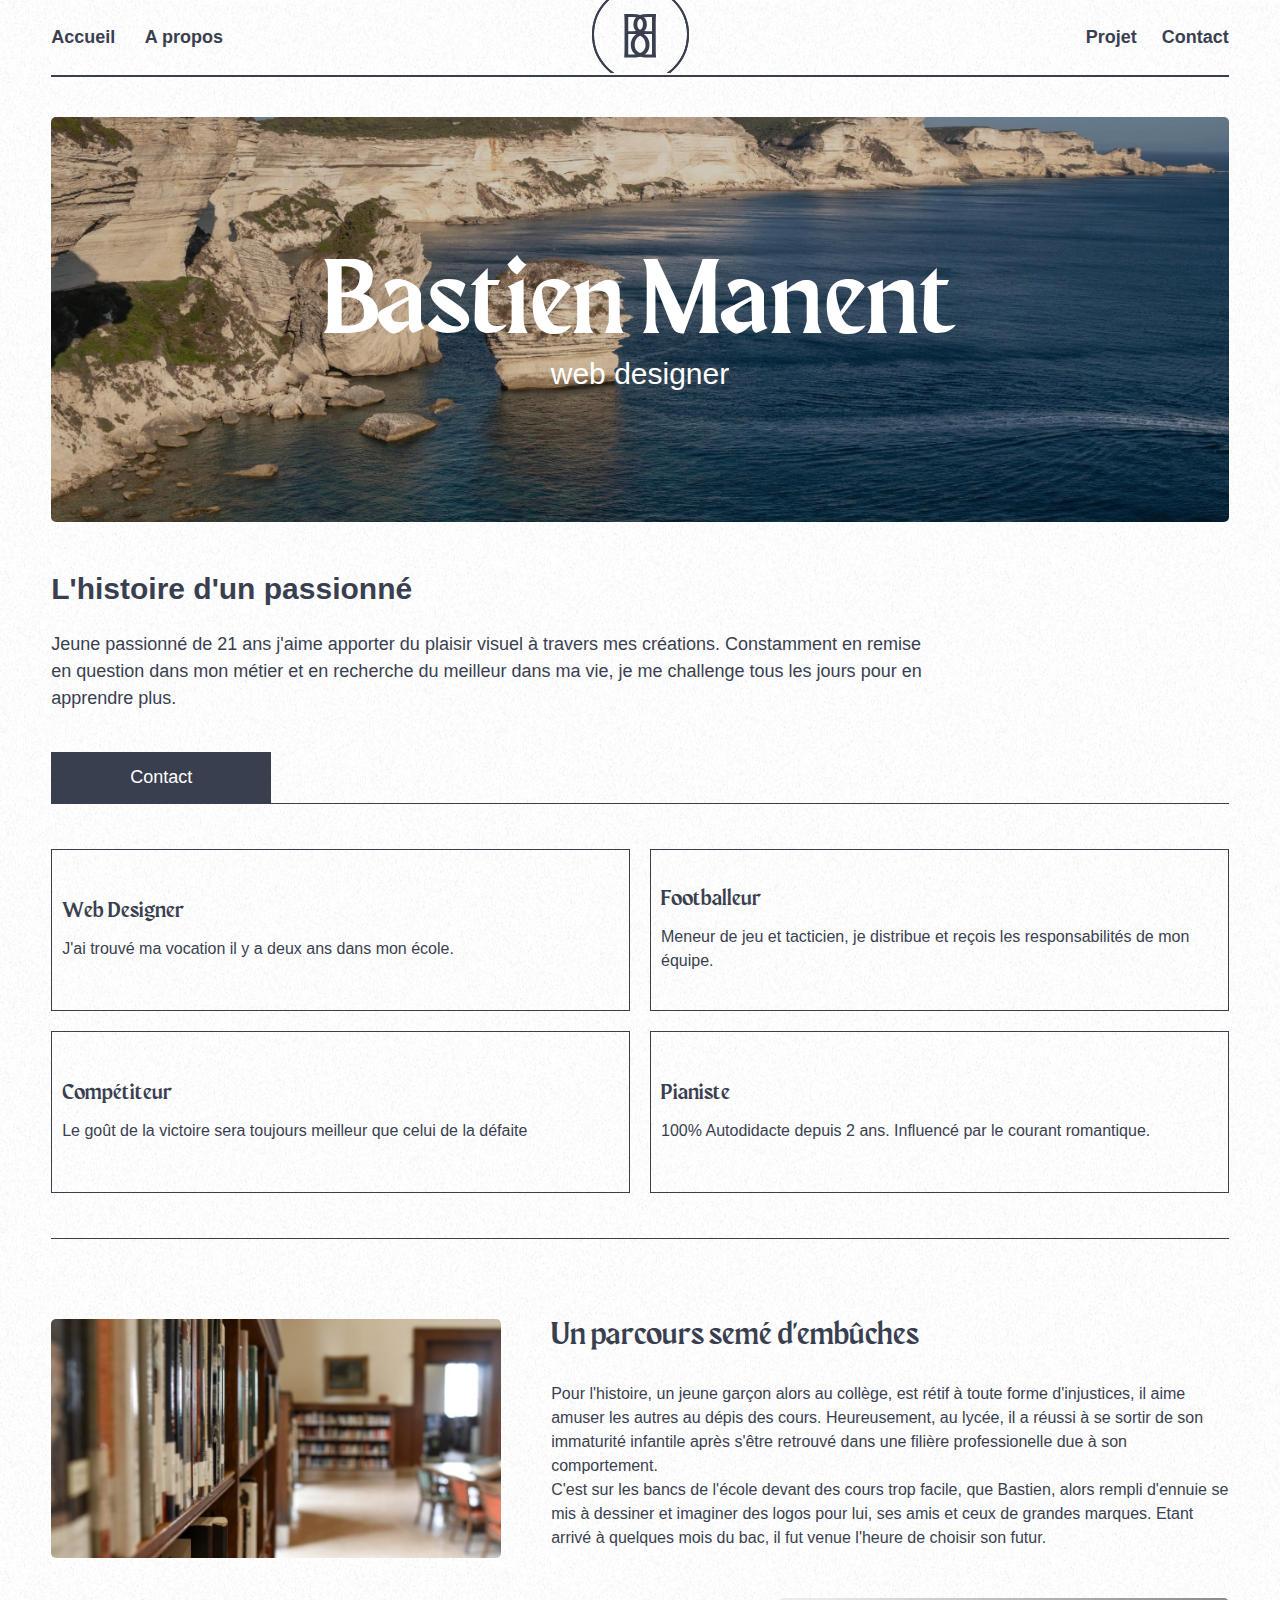
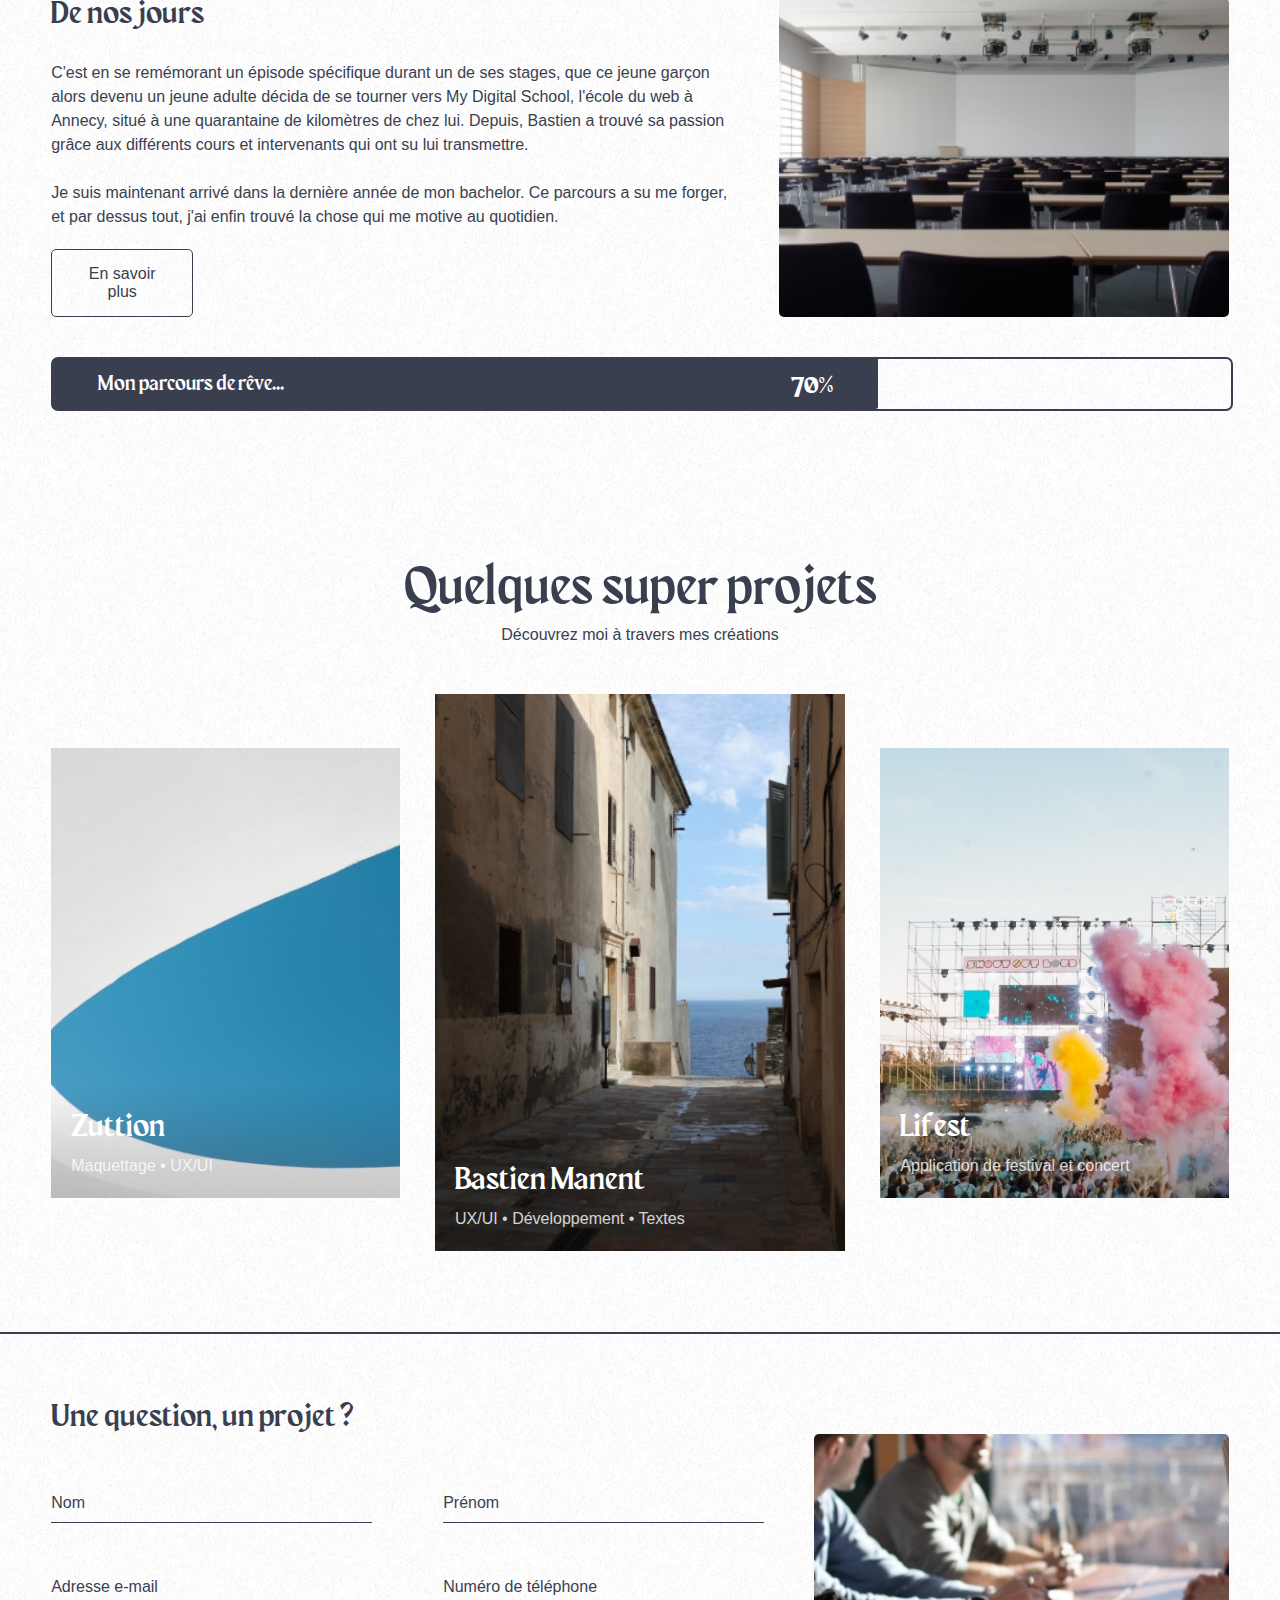
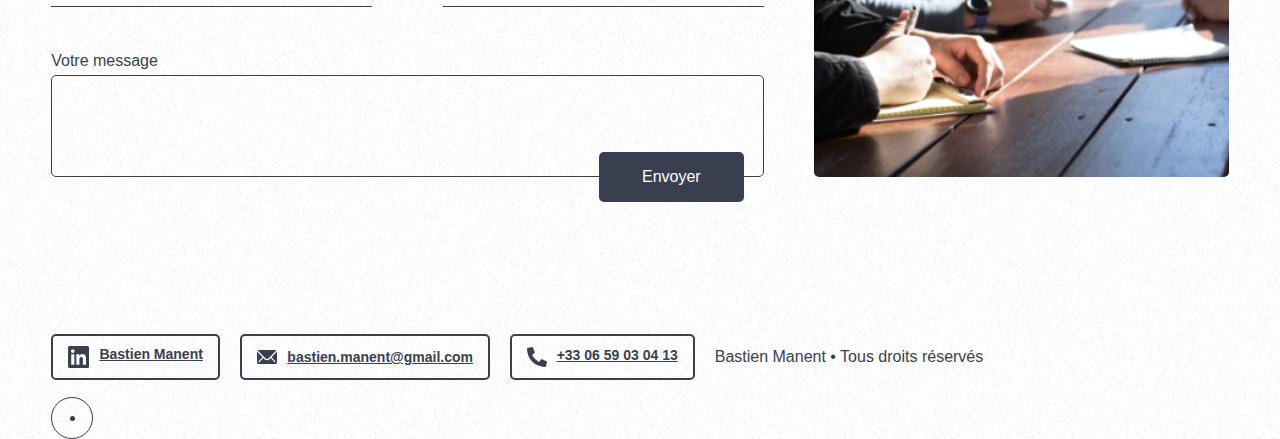
==== index.html @ 4721bf65 "Add files via upload" ====
<!DOCTYPE html>
<html lang="en">

<head>
    <meta charset="UTF-8">
    <meta http-equiv="X-UA-Compatible" content="IE=edge">
    <meta name="viewport" content="width=device-width, initial-scale=1.0">
    <title>Bastien Manent</title>
    <link rel='stylesheet' href='https://www.cnap.fr/sites/faune/styles/faune-fontes.css'>
    <link rel="stylesheet" href="./reset.css">
    <link rel="stylesheet" href="./main.css">
    <link rel="stylesheet" href="./responsive.css">
    <link rel="icon" type="image/png" href="./images/favicon.png" />
</head>

<body>
    <nav id="nav">
        <div class="links-pages">
            <ul>
                <li>
                    <a class="dn" href="./index.html">Accueil</a>
                    <a href="./about.html">A propos</a>
                </li>
            </ul>
        </div>
        <a href="/index.html" class="center"><img src="./images/logo.svg" alt=""></a>
        <div class="contact">
            <a href="./projet.html">Projet</a>
            <a class="no-margin" href="#contact">Contact</a>
        </div>
    </nav>

    <main>
        <div class="title">
            <h1>Bastien Manent</h1>
            <h2>web designer</h2>
        </div>
        <div class="fold-container">
            <a href="#second-part" class="trace"></a>
            <div class="resume">
                <h2>L'histoire d'un passionné</h2>
                <p>Jeune passionné de 21 ans j'aime apporter du plaisir visuel à travers mes créations.
                    Constamment en remise en question dans mon métier et en recherche du meilleur
                    dans ma vie, je me challenge tous les jours pour en apprendre plus.</p>
                <a href="#contact">Contact</a>
            </div>
            <div class="skill-container">
                <div class="skill">
                    <h3>Web Designer</h3>
                    <p>J'ai trouvé ma vocation il y a deux ans dans mon école.</p>
                </div>
                <div class="skill">
                    <h3>Footballeur</h3>
                    <p>Meneur de jeu et tacticien, je distribue et
                        reçois les responsabilités de mon équipe.</p>
                </div>
                <div class="skill">
                    <h3>Compétiteur</h3>
                    <p>Le goût de la victoire sera toujours
                        meilleur que celui de la défaite</p>
                </div>
                <div class="skill">
                    <h3>Pianiste</h3>
                    <p>100% Autodidacte depuis 2 ans.
                        Influencé par le courant romantique.</p>
                </div>
            </div>
        </div>
    </main>

    <section id="second-part">
        <div class="article-container">
            <div class="article">
                <img src="./images/school.jpg" alt="">
                <div class="text">
                    <h3>Un parcours semé d'embûches </h3>
                    <p>Pour l'histoire, un jeune garçon alors au collège, est rétif à toute forme d'injustices,
                        il aime amuser les autres au dépis des cours. Heureusement, au lycée, il a réussi à se sortir de
                        son immaturité infantile
                        après s'être retrouvé dans une filière professionelle due à son comportement. <br>
                        C'est sur les bancs de l'école devant des cours trop facile, que Bastien, alors rempli d'ennuie
                        se mis à dessiner et imaginer des logos
                        pour lui, ses amis et ceux de grandes marques.
                        Etant arrivé à quelques mois du bac, il fut venue l'heure de choisir son futur.
                    </p>
                </div>
            </div>
            <div class="article margin">
                <div class="text">
                    <h3>De nos jours</h3>
                    <p>
                        C'est en se remémorant un épisode spécifique durant un de ses stages, que ce jeune garçon alors
                        devenu un jeune adulte décida
                        de se tourner vers My Digital School, l'école du web à Annecy, situé à une quarantaine de
                        kilomètres de chez lui.
                        Depuis, Bastien a trouvé sa passion grâce aux différents cours et intervenants qui ont su lui
                        transmettre. <br> <br>
                        Je suis maintenant arrivé dans la dernière année de mon bachelor. Ce parcours a su me forger, et
                        par dessus tout, j'ai enfin
                        trouvé la chose qui me motive au quotidien.
                    </p>
                    <a class="plus" href="./about.html">En savoir plus</a>
                </div>
                <img src="./images/my-digital-school.jpg" alt="">
            </div>
        </div>
        <div class="progress-bar">
            <div>
                <h6>70%</h6>
                <h4>Mon parcours de rêve...</h4>
            </div>
        </div>
    </section>

    <section id="third-part">
        <h2>Quelques super projets</h2>
        <h4>Découvrez moi à travers mes créations</h4>

        <a href="./projet.html" class="project-container">
            <div class="project first">
                <div class="text">
                    <h3>Zuttion</h3>
                    <p>Maquettage • UX/UI</p>
                </div>
            </div>
            <div class="project new">
                <div class="text">
                    <h3>Bastien Manent</h3>
                    <p>UX/UI • Développement • Textes </p>
                </div>
            </div>
            <div class="project third">
                <div class="text">
                    <h3>Lifest</h3>
                    <p>Application de festival et concert</p>
                </div>
            </div>
        </a>
    </section>

    <div class="trait"></div>

    <section id="contact">
        <h3>Une question, un projet ?</h3>
        <div class="form-container">
            <form method="GET" action="submit.php" target="_self">

                <div class="name">
                    <input type="text" id="fname" name="fname" placeholder="Nom" required>
                    <input type="text" id="lname" name="lname" placeholder="Prénom" required>
                </div>
                <div class="tel-mail">
                    <input type="email" id="email" name="email" placeholder="Adresse e-mail" required>
                    <input type="number" id="number" name="number" placeholder="Numéro de téléphone" required>
                </div>
                <div class="message">
                    <label for="message">Votre message</label>
                    <textarea name="message" required></textarea>
                </div>
                <button name="submit" type="submit" id="contact-submit" data-submit="En cours d'envoie">Envoyer</button>
            </form>
            <img src="./images/rendez-vous.jpg" alt="équipe qui travail">
        </div>
    </section>

    <footer>
        <div class="socials">
            <div class="linkedin social"><a target="_blank" href="https://www.linkedin.com/in/bastien-manent/"><img
                        src="./images/linkedin.svg" alt="">Bastien Manent</a></div>
            <div class="mail social"><a href="mailto:bastien.manent@gmail.com"> <img src="./images/mail.svg"
                        alt="">bastien.manent@gmail.com</a></div>
            <div class="tel social"><a href="tel:+33659030413"><img src="./images/tel.svg" alt="">+33 06 59 03 04 13</a>
            </div>
            <h5>Bastien Manent • Tous droits réservés</h5>
        </div>
        <a href="#nav" class="trace"></a>
    </footer>



    <div class="cursor">
        <div class="dot"></div>
    </div>

    <script>
        const cursor = document.querySelector('.cursor');

        document.addEventListener('mousemove', e => {
            cursor.setAttribute("style", "top: " + (e.pageY - 20) + "px; left: " + (e.pageX - 20) + "px;");
        });

        let show = document.querySelectorAll('a, button, input');

        show.forEach(link => {
            link.addEventListener("mouseleave", () => {

                cursor.classList.remove("link-grow");
            });
            link.addEventListener("mouseover", () => {
                cursor.classList.add("link-grow");
            });
        });
    </script>

</body>

</html>
---- main.css ----
@charset "UTF-8";
@font-face {
  font-family: "Maragsa";
  src: url("/font/Maragsâ.otf");
}

::-moz-selection {
  color: #133552;
  background: #5abce977;
}

::selection {
  color: #133552;
  background: #5abce977;
}

html {
  scroll-behavior: smooth;
}

html::-webkit-scrollbar {
  width: 10px;
}

html::-webkit-scrollbar-thumb {
  background: #1335523a;
}

html::-webkit-scrollbar-track {
  background: rgba(255, 255, 255, 0);
}

.button {
  -webkit-transition: color .1s linear, background .15s linear, -webkit-transform .1s linear;
  transition: color .1s linear, background .15s linear, -webkit-transform .1s linear;
  transition: transform .1s linear, color .1s linear, background .15s linear;
  transition: transform .1s linear, color .1s linear, background .15s linear, -webkit-transform .1s linear;
}

.cursor {
  width: 40px;
  height: 40px;
  border: #3A3F50 1px solid;
  border-radius: 50%;
  position: absolute;
  pointer-events: none;
  -webkit-transition: all 0.3s ease-in-out;
  transition: all 0.3s ease-in-out;
  -webkit-transition-property: background, -webkit-transform;
  transition-property: background, -webkit-transform;
  transition-property: background, transform;
  transition-property: background, transform, -webkit-transform;
  display: -webkit-box;
  display: -ms-flexbox;
  display: flex;
  -webkit-box-align: center;
      -ms-flex-align: center;
          align-items: center;
  -webkit-box-pack: center;
      -ms-flex-pack: center;
          justify-content: center;
}

.cursor .dot {
  height: 5px;
  width: 5px;
  background-color: #3A3F50;
  border-radius: 100%;
}

.center {
  margin: 0 !important;
}

.no-margin {
  margin: 0 !important;
}

.link-grow {
  -webkit-transform: scale(1.5);
          transform: scale(1.5);
  background: rgba(255, 255, 255, 0.25);
}

body {
  margin: 0;
  padding: 0;
  background-image: url("./images/background.png");
  padding: 0 10%;
  font-family: 'Faune', sans-serif;
  color: #3A3F50;
  overflow-x: hidden;
}

p {
  line-height: 150%;
}

nav {
  height: 75px;
  display: -webkit-box;
  display: -ms-flexbox;
  display: flex;
  -webkit-box-pack: justify;
      -ms-flex-pack: justify;
          justify-content: space-between;
  -webkit-box-align: center;
      -ms-flex-align: center;
          align-items: center;
  border-bottom: 2px solid #3A3F50;
}

nav a {
  font-size: 18px;
  font-weight: bold;
  margin-right: 25px;
}

nav ul li {
  display: inline;
}

nav img {
  height: 75px;
}

nav div {
  width: 250px;
}

nav .contact {
  display: -webkit-box;
  display: -ms-flexbox;
  display: flex;
  -webkit-box-pack: end;
      -ms-flex-pack: end;
          justify-content: flex-end;
}

main {
  margin-top: 80px;
  border-bottom: 2px solid #3A3F50;
}

main .title {
  height: 45vh;
  display: -webkit-box;
  display: -ms-flexbox;
  display: flex;
  -webkit-box-align: center;
      -ms-flex-align: center;
          align-items: center;
  -webkit-box-pack: center;
      -ms-flex-pack: center;
          justify-content: center;
  -webkit-box-orient: vertical;
  -webkit-box-direction: normal;
      -ms-flex-direction: column;
          flex-direction: column;
  text-align: center;
  color: white;
  background-image: url("./images/bonifacio.png");
  border-radius: 5px;
  background-image: bor;
  background-size: cover;
  background-position: center;
  margin-bottom: 50px;
}

main .title h1 {
  font-family: 'Maragsa';
  font-size: 100px;
}

main .title h2 {
  font-size: 30px;
}

main .fold-container {
  width: 100%;
  display: -webkit-box;
  display: -ms-flexbox;
  display: flex;
}

main .fold-container .trace {
  height: 400px;
  width: -webkit-max-content;
  width: -moz-max-content;
  width: max-content;
  border-left: solid 1px #3A3F50;
  border-right: solid 1px #3A3F50;
  position: relative;
  left: 50%;
}

main .fold-container .trace::before {
  content: "";
  background: url("/images/scroll-arrow.svg") no-repeat;
  width: 30px;
  height: 30px;
  position: absolute;
  left: calc(50% - 15px);
}

main .fold-container .resume {
  width: 50%;
  max-height: 280px;
  display: -webkit-box;
  display: -ms-flexbox;
  display: flex;
  -webkit-box-orient: vertical;
  -webkit-box-direction: normal;
      -ms-flex-direction: column;
          flex-direction: column;
  -webkit-box-pack: justify;
      -ms-flex-pack: justify;
          justify-content: space-between;
}

main .fold-container .resume h2 {
  font-weight: bold;
  font-size: 30px;
  margin-bottom: 25px;
}

main .fold-container .resume p {
  padding-right: 100px;
}

main .fold-container .resume a {
  font-size: 18px;
  color: #ffff;
  background-color: #3A3F50;
  padding: 15px 60px;
  display: inline-block;
  text-align: center;
  width: 100px;
}

main .skill-container {
  width: 50%;
  display: -ms-grid;
  display: grid;
  -ms-grid-columns: (1fr)[2];
      grid-template-columns: repeat(2, 1fr);
  -ms-grid-rows: (1fr)[2];
      grid-template-rows: repeat(2, 1fr);
  height: 50%;
  gap: 20px;
  padding-left: 15%;
}

main .skill-container h3 {
  font-size: 21px;
  font-family: 'Maragsa';
  margin-bottom: 20px;
}

main .skill-container .skill {
  border: solid 1.5px #3A3F50;
  padding: 20px 15px;
  display: -webkit-box;
  display: -ms-flexbox;
  display: flex;
  -webkit-box-orient: vertical;
  -webkit-box-direction: normal;
      -ms-flex-direction: column;
          flex-direction: column;
}

#second-part {
  margin-top: 80px;
  margin-bottom: 80px;
  border-bottom: 2px solid #3A3F50;
  display: -webkit-box;
  display: -ms-flexbox;
  display: flex;
  -webkit-box-pack: justify;
      -ms-flex-pack: justify;
          justify-content: space-between;
}

#second-part .article-container {
  display: -webkit-box;
  display: -ms-flexbox;
  display: flex;
  -webkit-box-orient: vertical;
  -webkit-box-direction: normal;
      -ms-flex-direction: column;
          flex-direction: column;
  margin: 0;
  padding: 0;
}

#second-part .article {
  display: -webkit-box;
  display: -ms-flexbox;
  display: flex;
  width: 80%;
  margin: 0;
  padding: 0;
}

#second-part .article .text {
  display: -webkit-box;
  display: -ms-flexbox;
  display: flex;
  -webkit-box-orient: vertical;
  -webkit-box-direction: normal;
      -ms-flex-direction: column;
          flex-direction: column;
}

#second-part .article .plus {
  font-size: 16px;
  color: #3A3F50;
  border: #3A3F50 solid 1px;
  border-radius: 5px;
  padding: 15px 20px;
  text-align: center;
  width: 100px;
  margin-top: 20px;
}

#second-part .article img {
  margin-right: 50px;
  -o-object-fit: cover;
     object-fit: cover;
  max-width: 500px;
  border-radius: 5px;
}

#second-part .article h3 {
  font-size: 30px;
  font-family: 'Maragsa';
  margin-bottom: 30px;
}

#second-part .margin {
  margin-top: 100px;
  margin-bottom: 80px;
}

#second-part .margin img {
  margin-right: 0;
  margin-left: 50px;
}

.progress-bar {
  width: 40px;
  border: 2px solid #3A3F50;
  display: -webkit-box;
  display: -ms-flexbox;
  display: flex;
  -webkit-box-align: end;
      -ms-flex-align: end;
          align-items: flex-end;
  margin-bottom: 80px;
  border-radius: 7px;
}

.progress-bar div {
  height: 70%;
  width: 40px;
  background-color: #3A3F50;
  display: inline-block;
  border-radius: 0 0 2.5px 2.5px;
  color: #ffffff;
  display: -webkit-box;
  display: -ms-flexbox;
  display: flex;
  -webkit-box-align: center;
      -ms-flex-align: center;
          align-items: center;
  -webkit-box-pack: justify;
      -ms-flex-pack: justify;
          justify-content: space-between;
  -webkit-box-orient: vertical;
  -webkit-box-direction: normal;
      -ms-flex-direction: column;
          flex-direction: column;
  padding: 25px 0;
}

.progress-bar div h4 {
  font-family: 'Maragsa';
  -webkit-writing-mode: vertical-rl;
      -ms-writing-mode: tb-rl;
          writing-mode: vertical-rl;
  font-size: 20px;
}

.progress-bar div h6 {
  font-family: 'Maragsa';
  -webkit-writing-mode: vertical-rl;
      -ms-writing-mode: tb-rl;
          writing-mode: vertical-rl;
  text-transform: uppercase;
  font-size: 30px;
}

#third-part {
  margin-top: 150px;
}

#third-part h2 {
  font-family: 'maragsa';
  text-align: center;
  font-size: 50px;
}

#third-part h4 {
  text-align: center;
  margin-top: 10px;
}

#third-part .project-container {
  display: -webkit-box;
  display: -ms-flexbox;
  display: flex;
  -webkit-box-align: center;
      -ms-flex-align: center;
          align-items: center;
  -webkit-box-pack: center;
      -ms-flex-pack: center;
          justify-content: center;
  gap: 70px;
  margin-bottom: 80px;
  margin-top: 50px;
}

#third-part .project-container .project {
  height: 650px;
  width: 425px;
  background-repeat: no-repeat;
  background-size: cover;
  display: -webkit-box;
  display: -ms-flexbox;
  display: flex;
  -webkit-box-orient: vertical;
  -webkit-box-direction: normal;
      -ms-flex-direction: column;
          flex-direction: column;
  -webkit-box-pack: end;
      -ms-flex-pack: end;
          justify-content: flex-end;
  color: #ffffff;
  gap: 70px;
}

#third-part .project-container .project .text {
  padding: 20px;
}

#third-part .project-container .project h3 {
  font-family: 'maragsa';
  font-size: 30px;
  margin-bottom: 10px;
}

#third-part .project-container .project p {
  opacity: .8;
}

#third-part .project-container .first {
  background-image: url("./images/zuttion.jpg");
}

#third-part .project-container .new {
  height: 725px;
  width: 500px;
  background-image: url("./images/bastien-manent.jpg");
}

#third-part .project-container .third {
  background-image: url("./images/lifest.jpg");
}

.trait {
  width: 1920px;
  overflow: hidden;
  position: absolute;
  left: 0;
  height: 1px;
  border-bottom: 2px solid #3A3F50;
}

#contact {
  margin-top: 150px;
}

#contact h3 {
  font-family: 'maragsa';
  font-size: 30px;
}

#contact .form-container {
  display: -webkit-box;
  display: -ms-flexbox;
  display: flex;
  -webkit-box-pack: justify;
      -ms-flex-pack: justify;
          justify-content: space-between;
  gap: 50px;
}

#contact .form-container form {
  width: 900px;
  display: -webkit-box;
  display: -ms-flexbox;
  display: flex;
  -webkit-box-orient: vertical;
  -webkit-box-direction: normal;
      -ms-flex-direction: column;
          flex-direction: column;
  gap: 45px;
  margin-top: 50px;
  position: relative;
}

#contact .form-container form ::-webkit-input-placeholder {
  color: #3A3F50;
  font-size: 16px;
  opacity: 1;
}

#contact .form-container form :-ms-input-placeholder {
  color: #3A3F50;
  font-size: 16px;
  opacity: 1;
}

#contact .form-container form ::-ms-input-placeholder {
  color: #3A3F50;
  font-size: 16px;
  opacity: 1;
}

#contact .form-container form ::placeholder {
  color: #3A3F50;
  font-size: 16px;
  opacity: 1;
}

#contact .form-container form input {
  border: none;
  border-bottom: 1px solid #3A3F50;
  padding: 10px 0;
  font-weight: 400;
  font-size: 16px;
  font-family: 'Faune', sans-serif;
  background-color: transparent;
  -webkit-box-sizing: border-box;
          box-sizing: border-box;
}

#contact .form-container form textarea {
  border: 1px solid #3A3F50;
  border-radius: 5px;
  padding: 0;
  resize: none;
  padding: 5px;
  height: 90px;
  background-color: transparent;
  font-family: 'Faune', sans-serif;
  font-size: 16px;
  color: #133552;
}

#contact .form-container form input:focus {
  border-bottom: 2px solid #133552;
  outline: none;
  -webkit-box-sizing: border-box;
          box-sizing: border-box;
}

#contact .form-container form textarea:focus {
  outline: none;
}

#contact .form-container form .name,
#contact .form-container form .tel-mail {
  width: 100%;
  display: -webkit-box;
  display: -ms-flexbox;
  display: flex;
  -webkit-box-pack: justify;
      -ms-flex-pack: justify;
          justify-content: space-between;
}

#contact .form-container form .name #fname,
#contact .form-container form .name #lname,
#contact .form-container form .name #email,
#contact .form-container form .name #number,
#contact .form-container form .tel-mail #fname,
#contact .form-container form .tel-mail #lname,
#contact .form-container form .tel-mail #email,
#contact .form-container form .tel-mail #number {
  width: 45%;
}

#contact .form-container form .message {
  display: -webkit-box;
  display: -ms-flexbox;
  display: flex;
  -webkit-box-orient: vertical;
  -webkit-box-direction: normal;
      -ms-flex-direction: column;
          flex-direction: column;
  gap: 5px;
}

#contact .form-container form button {
  position: absolute;
  bottom: -25px;
  right: 20px;
  border-radius: 5px;
  outline: none;
  border: none;
  background-color: #3A3F50;
  color: white;
  font-family: 'Faune', sans-serif;
  font-weight: 500;
  font-size: 16px;
  padding: 15px 30px;
  height: 50px;
  width: 145px;
}

#contact .form-container img {
  -o-object-fit: cover;
     object-fit: cover;
  border-radius: 5px;
}

footer {
  margin-top: 150px;
  height: 60px;
  display: -webkit-box;
  display: -ms-flexbox;
  display: flex;
  -webkit-box-pack: justify;
      -ms-flex-pack: justify;
          justify-content: space-between;
  -webkit-box-align: center;
      -ms-flex-align: center;
          align-items: center;
}

footer h5 {
  margin: 0;
  padding: 0;
}

footer .socials {
  display: -webkit-box;
  display: -ms-flexbox;
  display: flex;
  gap: 20px;
}

footer .socials h5 {
  display: -webkit-box;
  display: -ms-flexbox;
  display: flex;
  -webkit-box-align: center;
      -ms-flex-align: center;
          align-items: center;
}

footer .socials .social {
  border: 2px solid #3A3F50;
  border-radius: 5px;
  padding: 15px 20px;
  font-weight: 700;
  text-decoration: underline;
  display: -webkit-box;
  display: -ms-flexbox;
  display: flex;
  -webkit-box-align: center;
      -ms-flex-align: center;
          align-items: center;
  -webkit-box-pack: justify;
      -ms-flex-pack: justify;
          justify-content: space-between;
  line-height: normal;
}

footer .socials .social a {
  display: -webkit-box;
  display: -ms-flexbox;
  display: flex;
}

footer .socials .social a img {
  margin-right: 10px;
}

footer .trace {
  height: 150%;
  border-left: solid 1px #3A3F50;
  border-right: solid 1px #3A3F50;
  position: relative;
}

footer .trace::before {
  content: "";
  background: url("/images/scroll-arrow.svg") no-repeat;
  width: 30px;
  height: 30px;
  position: absolute;
  left: calc(50% - 15px);
  -webkit-transform: rotate(180deg);
          transform: rotate(180deg);
}
/*# sourceMappingURL=main.css.map */
---- responsive.css ----
@media only screen and (max-width: 1580px) {
  body {
    padding: 0 4%;
  }
  main .skill-container {
    width: 50%;
    display: -ms-grid;
    display: grid;
    -ms-grid-columns: (1fr)[2];
        grid-template-columns: repeat(2, 1fr);
    -ms-grid-rows: (1fr)[2];
        grid-template-rows: repeat(2, 1fr);
    height: 50%;
    gap: 20px;
  }
  main .skill-container h3 {
    margin-bottom: 15px;
  }
  main .skill-container .skill {
    padding: 10px;
    display: -webkit-box;
    display: -ms-flexbox;
    display: flex;
    -webkit-box-pack: center;
        -ms-flex-pack: center;
            justify-content: center;
  }
  .article {
    width: 85% !important;
  }
}

@media only screen and (max-width: 1280px) {
  .trace {
    display: none;
  }
  main {
    margin-top: 40px;
    border-bottom: 1px solid #3A3F50;
  }
  main .fold-container {
    width: 100%;
    display: -webkit-box;
    display: -ms-flexbox;
    display: flex;
    -webkit-box-orient: vertical;
    -webkit-box-direction: normal;
        -ms-flex-direction: column;
            flex-direction: column;
  }
  main .fold-container .resume {
    width: 100% !important;
    -webkit-box-pack: start;
        -ms-flex-pack: start;
            justify-content: flex-start;
    border-bottom: 1px solid #3A3F50;
  }
  main .fold-container .resume h2 {
    font-weight: bold;
    font-size: 30px;
    margin-bottom: 25px;
  }
  main .fold-container .resume p {
    padding-right: 100px;
    margin-bottom: 40px;
    width: 75%;
    font-size: 18px;
  }
  main .fold-container .resume a {
    font-size: 18px;
    color: #ffff;
    background-color: #3A3F50;
    padding: 15px 60px;
    display: inline-block;
    text-align: center;
    width: 100px;
  }
  main .fold-container .skill-container {
    margin-top: 45px;
    margin-bottom: 45px;
    width: 100%;
    height: -webkit-max-content;
    height: -moz-max-content;
    height: max-content;
    -ms-flex-wrap: nowrap;
        flex-wrap: nowrap;
    -webkit-box-pack: justify;
        -ms-flex-pack: justify;
            justify-content: space-between;
    padding-left: 0;
  }
  main .fold-container .skill-container .skill {
    height: 140px;
    display: -webkit-box;
    display: -ms-flexbox;
    display: flex;
    -webkit-box-pack: center;
        -ms-flex-pack: center;
            justify-content: center;
  }
  #second-part {
    -webkit-box-orient: vertical;
    -webkit-box-direction: normal;
        -ms-flex-direction: column;
            flex-direction: column;
    border-bottom: none;
    margin-bottom: 0;
  }
  #second-part .article {
    width: 100% !important;
  }
  #second-part .article img {
    width: 450px;
  }
  #second-part .article .text {
    width: 70%;
  }
  #second-part .margin {
    margin-top: 40px;
    margin-bottom: 40px;
  }
  #second-part .progress-bar {
    width: 100%;
    height: 50px;
    -webkit-box-align: end;
        -ms-flex-align: end;
            align-items: flex-end;
    margin-bottom: 0;
  }
  #second-part .progress-bar div {
    width: 70%;
    height: 50px;
    -webkit-box-orient: horizontal;
    -webkit-box-direction: reverse;
        -ms-flex-direction: row-reverse;
            flex-direction: row-reverse;
    padding: 0;
  }
  #second-part .progress-bar div h6 {
    -webkit-writing-mode: horizontal-tb;
        -ms-writing-mode: lr-tb;
            writing-mode: horizontal-tb;
    margin-right: 45px;
  }
  #second-part .progress-bar div h4 {
    -webkit-writing-mode: horizontal-tb;
        -ms-writing-mode: lr-tb;
            writing-mode: horizontal-tb;
    margin-left: 45px;
  }
  #third-part .project-container {
    gap: 3%;
  }
  #third-part .project-container .project {
    height: 450px;
  }
  #third-part .project-container .new {
    height: 557px;
  }
  footer {
    margin-bottom: 10px;
  }
  footer .socials h5 {
    font-size: 16px !important;
  }
  footer .socials .social {
    padding: 10px 15px;
  }
  footer .socials .social a {
    font-size: 14px;
  }
}

@media only screen and (max-width: 960px) {
  main h1 {
    font-size: 12vw !important;
  }
  main .fold-container {
    width: 100%;
  }
  main .fold-container .skill-container {
    display: -ms-grid;
    display: grid;
    -ms-grid-columns: (1fr)[2];
        grid-template-columns: repeat(2, 1fr);
    -ms-grid-rows: 1fr;
        grid-template-rows: 1fr;
    gap: 30px;
  }
  main .fold-container .resume {
    max-height: none;
  }
  main .fold-container .resume p {
    width: 100%;
  }
  main .fold-container .resume a {
    margin-bottom: 30px;
  }
  #second-part .article-container .article img {
    width: 40%;
  }
  #third-part h2 {
    font-size: 40px;
  }
  #third-part .project-container {
    gap: 3%;
  }
  #third-part .project-container .project {
    height: 350px;
  }
  #third-part .project-container .project .text h3 {
    font-size: 18px;
  }
  #third-part .project-container .project .text p {
    font-size: 14px;
  }
  #third-part .project-container .new {
    height: 400px;
  }
  #contact .form-container img {
    display: none;
  }
  footer .socials h5 {
    display: none;
  }
}

@media only screen and (max-width: 750px) {
  .cursor {
    display: none;
  }
  nav {
    height: 46px;
  }
  nav a {
    font-size: 16px;
  }
  nav img {
    height: 50px;
  }
  #second-part .article-container .article .text {
    width: 100%;
  }
  #second-part .article-container .article img {
    display: none;
  }
  #second-part .article-container .margin {
    border-top: 1px solid #3A3F50;
    padding: 50px 0;
  }
  #third-part .project-container {
    gap: 3%;
  }
  #third-part .project-container .project {
    height: 450px;
    width: 33%;
  }
  #third-part .project-container .new {
    height: 450px;
  }
  footer {
    margin-top: 50px;
  }
  footer .socials .social {
    padding: 15px;
  }
  footer .socials .social a,
  footer .socials .social h5 {
    font-size: 0;
  }
  footer .socials .social a img,
  footer .socials .social h5 img {
    margin-right: 0;
  }
}

@media only screen and (max-width: 480px) {
  nav .dn {
    display: none;
  }
  nav .contact a {
    margin: 0;
  }
  nav .contact .no-margin {
    display: none;
  }
  main {
    border-bottom: none;
  }
  main .title {
    margin-bottom: 25px;
  }
  main .fold-container .resume a {
    margin-top: 20px;
    width: 100%;
    padding: 15px 0;
  }
  #second-part .article-container .article {
    -webkit-box-orient: vertical;
    -webkit-box-direction: normal;
        -ms-flex-direction: column;
            flex-direction: column;
  }
  #second-part .article-container .article .text {
    width: 100%;
  }
  #second-part .article-container .article img {
    display: initial;
    margin: 0;
    width: 100%;
    height: 300px;
    margin-bottom: 25px;
  }
  #second-part .article-container .margin {
    border: 0;
    padding: 50px 0;
    -webkit-box-orient: vertical;
    -webkit-box-direction: reverse;
        -ms-flex-direction: column-reverse;
            flex-direction: column-reverse;
    margin-bottom: 0;
  }
  #second-part .article-container .margin img {
    height: 200px;
  }
  .progress-bar h6 {
    font-size: 20px !important;
    margin-right: 10px !important;
  }
  .progress-bar h4 {
    font-size: 16px !important;
    margin-left: 10px !important;
  }
}
/*# sourceMappingURL=responsive.css.map */
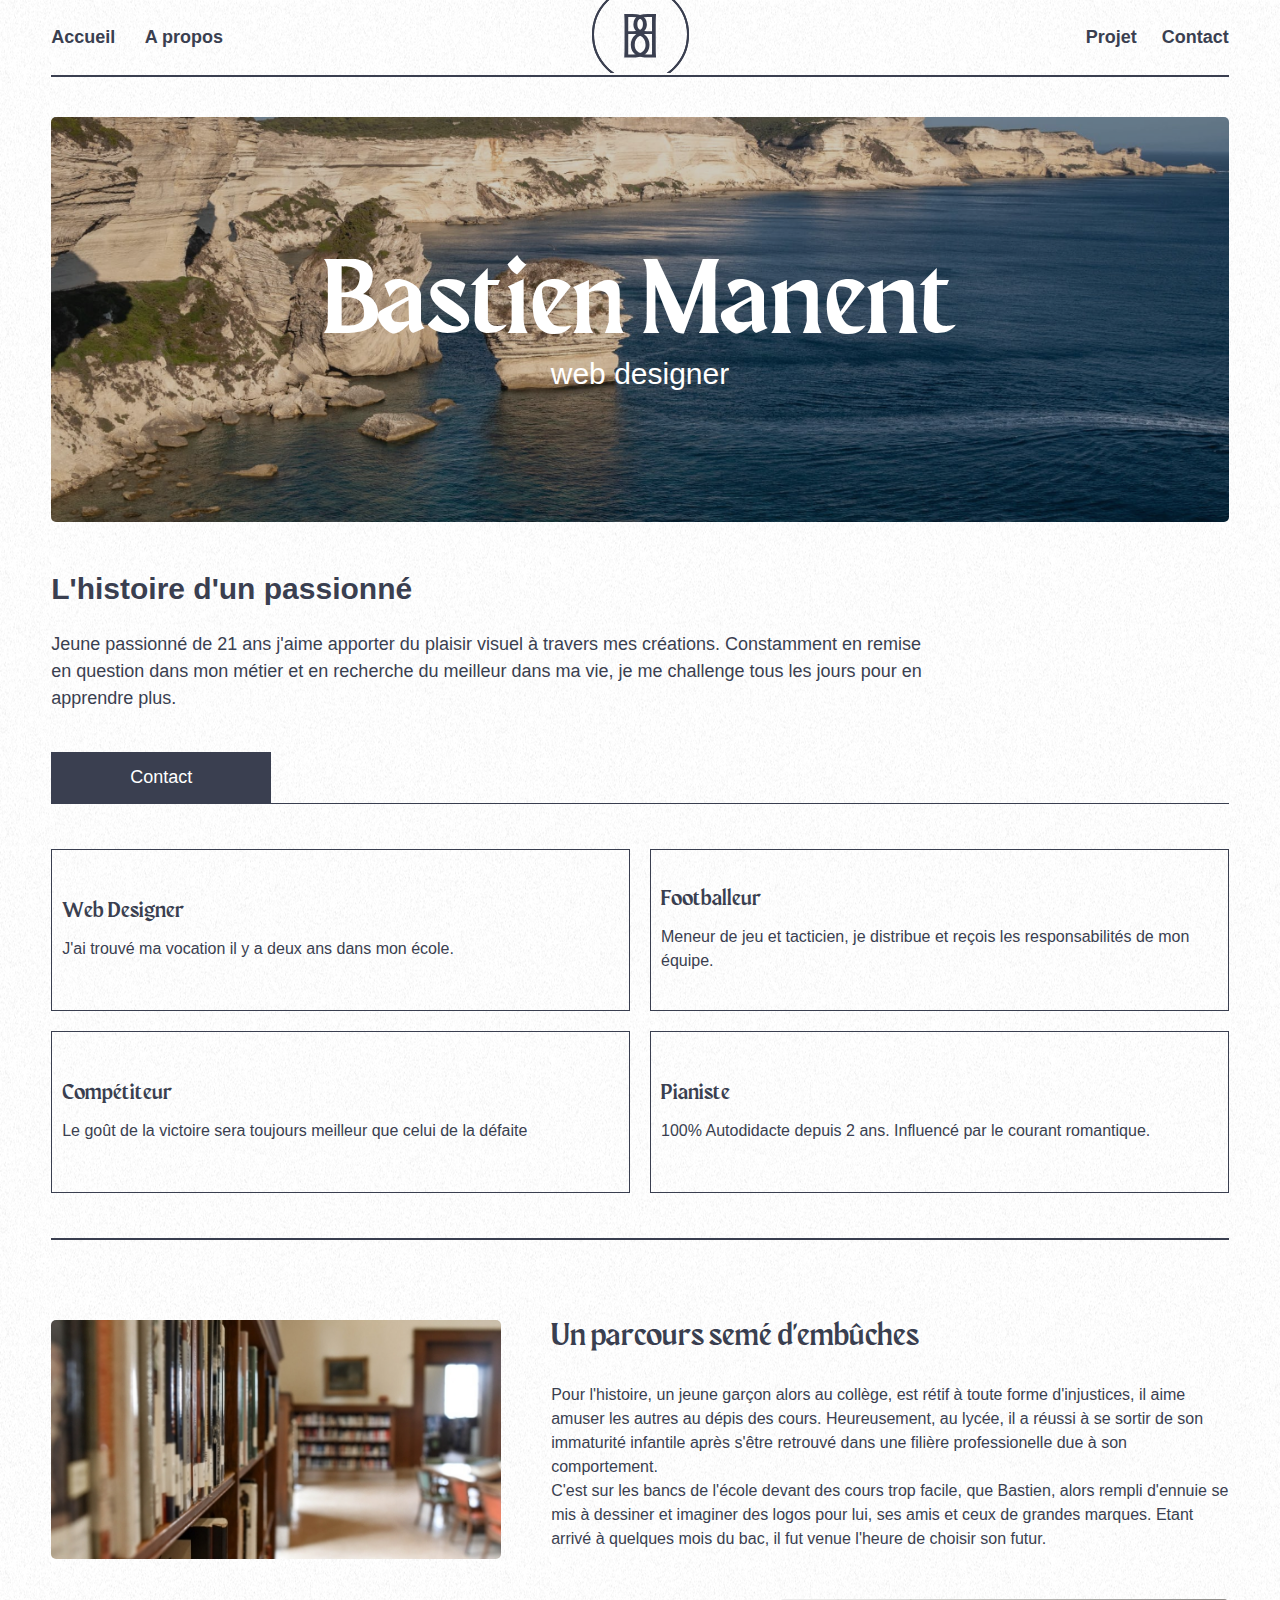
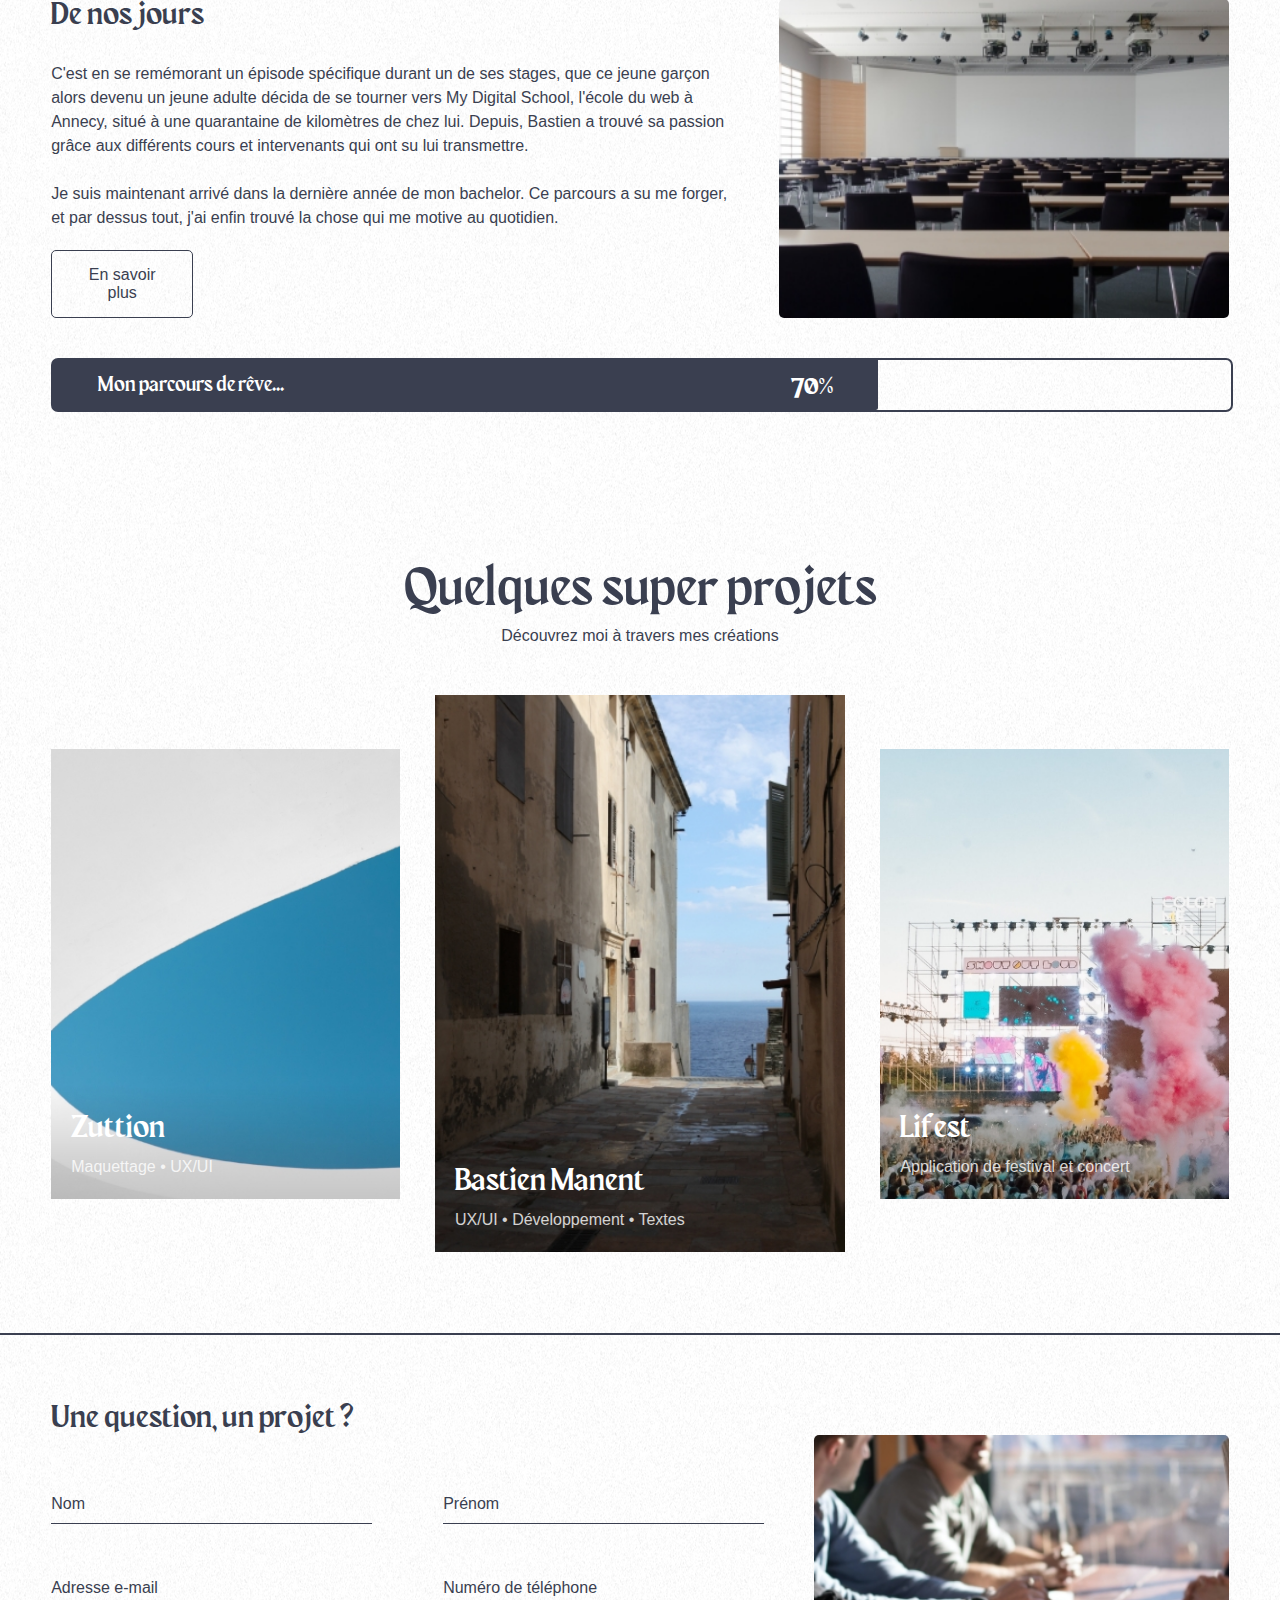
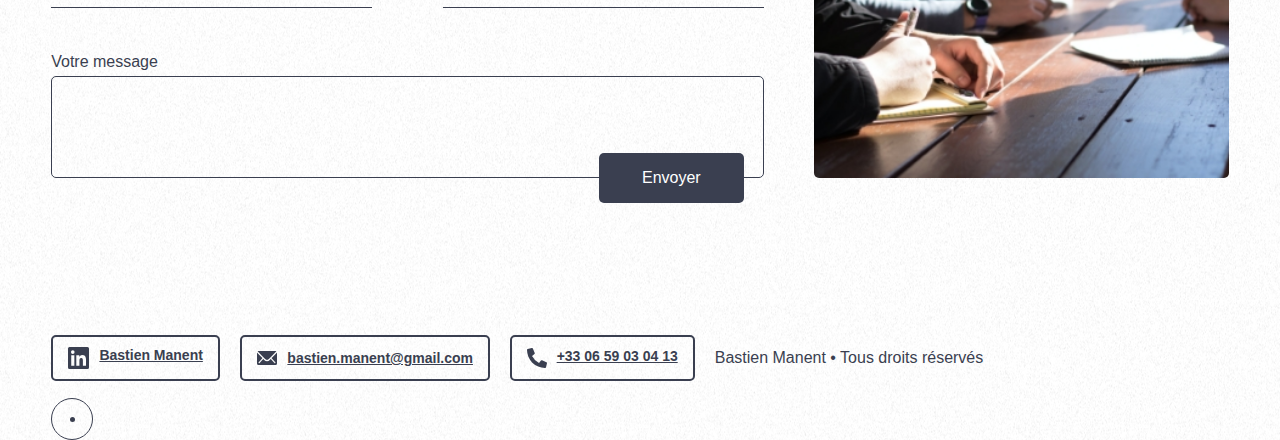
==== commit a81dff51: "Add files via upload" ====
--- a/index.html
+++ b/index.html
@@ -116,7 +116,7 @@
         <h2>Quelques super projets</h2>
         <h4>Découvrez moi à travers mes créations</h4>
 
-        <a href="./projet.html" class="project-container">
+        <div class="project-container">
             <div class="project first">
                 <div class="text">
                     <h3>Zuttion</h3>
@@ -135,15 +135,46 @@
                     <p>Application de festival et concert</p>
                 </div>
             </div>
-        </a>
+        </div>
     </section>
+
+    <!-- <script>
+        const slider = document.querySelector('.project-container');
+        let isDown = false;
+        let startX;
+        let scrollLeft;
+
+        slider.addEventListener('mousedown', (e) => {
+            isDown = true;
+            slider.classList.add('active');
+            startX = e.pageX - slider.offsetLeft;
+            scrollLeft = slider.scrollLeft;
+        });
+        slider.addEventListener('mouseleave', () => {
+            isDown = false;
+            slider.classList.remove('active');
+        });
+        slider.addEventListener('mouseup', () => {
+            isDown = false;
+            slider.classList.remove('active');
+        });
+        slider.addEventListener('mousemove', (e) => {
+            if (!isDown) return;
+            e.preventDefault();
+            const x = e.pageX - slider.offsetLeft;
+            const walk = (x - startX) * 1; //scroll-fast
+            slider.scrollLeft = scrollLeft - walk;
+            console.log(walk);
+        });
+    </script> -->
 
     <div class="trait"></div>
 
     <section id="contact">
         <h3>Une question, un projet ?</h3>
         <div class="form-container">
-            <form method="GET" action="submit.php" target="_self">
+            <form name="contact" method="POST" data-netlify="true">
+
 
                 <div class="name">
                     <input type="text" id="fname" name="fname" placeholder="Nom" required>
--- a/main.css
+++ b/main.css
@@ -437,6 +437,11 @@
   gap: 70px;
   margin-bottom: 80px;
   margin-top: 50px;
+  overflow-x: hidden;
+}
+
+#third-part .project-container::-webkit-scrollbar {
+  display: none;
 }
 
 #third-part .project-container .project {
@@ -487,7 +492,7 @@
 }
 
 .trait {
-  width: 1920px;
+  width: 100%;
   overflow: hidden;
   position: absolute;
   left: 0;
--- a/responsive.css
+++ b/responsive.css
@@ -31,12 +31,16 @@
 }
 
 @media only screen and (max-width: 1280px) {
+  html,
+  body {
+    max-width: 100% !important;
+    overflow-x: hidden !important;
+  }
   .trace {
     display: none;
   }
   main {
     margin-top: 40px;
-    border-bottom: 1px solid #3A3F50;
   }
   main .fold-container {
     width: 100%;
@@ -226,6 +230,102 @@
 }
 
 @media only screen and (max-width: 750px) {
+  main {
+    border-bottom: 20px !important;
+  }
+  main .parcours .post-bac .experience,
+  main .parcours .bac .experience {
+    -webkit-box-orient: vertical;
+    -webkit-box-direction: normal;
+        -ms-flex-direction: column;
+            flex-direction: column;
+    padding: 10px;
+    -webkit-box-align: start;
+        -ms-flex-align: start;
+            align-items: flex-start;
+    height: initial;
+    margin-top: 10px;
+  }
+  main .parcours .post-bac .experience .skill,
+  main .parcours .bac .experience .skill {
+    padding-top: 10px;
+  }
+  main .parcours .post-bac .experience .titre,
+  main .parcours .bac .experience .titre {
+    width: 100%;
+    border: 0;
+    border-bottom: 1px solid #3A3F50;
+    margin: 0;
+    padding-bottom: 10px;
+  }
+  main .parcours .post-bac .experience .titre p,
+  main .parcours .bac .experience .titre p {
+    font-size: 12px !important;
+  }
+  main .parcours .post-bac .experience .titre h2,
+  main .parcours .bac .experience .titre h2 {
+    font-size: 16px;
+  }
+  main .parcours .post-bac .experience .skill,
+  main .parcours .bac .experience .skill {
+    margin: 0;
+    font-size: 16px;
+  }
+  main .parcours .post-bac .experience .skill span,
+  main .parcours .bac .experience .skill span {
+    font-size: 14px;
+  }
+  #second {
+    overflow-x: hidden;
+  }
+  #second .text-container p {
+    width: 100%;
+  }
+  #second .text-container h2 {
+    font-size: 40px;
+  }
+  #second .text-container h2::after {
+    content: "";
+    width: 100%;
+    height: 3px;
+    background-color: #3A3F50;
+    position: absolute;
+  }
+  #second .bac .experience {
+    -webkit-box-orient: vertical;
+    -webkit-box-direction: normal;
+        -ms-flex-direction: column;
+            flex-direction: column;
+    padding: 10px;
+    -webkit-box-align: start;
+        -ms-flex-align: start;
+            align-items: flex-start;
+    height: initial;
+  }
+  #second .bac .experience .skill {
+    padding-top: 10px;
+  }
+  #second .bac .experience .titre {
+    width: 100%;
+    border: 0;
+    border-bottom: 1px solid #3A3F50;
+    margin: 0;
+    padding-bottom: 10px;
+  }
+  #second .bac .experience .titre p {
+    font-size: 12px !important;
+  }
+  #second .bac .experience .titre h2 {
+    font-size: 16px;
+  }
+  #second .bac .experience .skill {
+    margin: 0;
+    font-size: 16px;
+    width: 100%;
+  }
+  #second .bac .experience .skill span {
+    display: none;
+  }
   .cursor {
     display: none;
   }
@@ -249,11 +349,27 @@
     padding: 50px 0;
   }
   #third-part .project-container {
-    gap: 3%;
+    overflow-x: scroll;
+    -ms-scroll-snap-type: x proximity;
+        scroll-snap-type: x proximity;
+    width: 100vw;
+    -webkit-box-pack: start;
+        -ms-flex-pack: start;
+            justify-content: start;
+    -ms-overflow-style: none;
+    scrollbar-width: none;
+    padding-right: 20px;
   }
   #third-part .project-container .project {
     height: 450px;
-    width: 33%;
+    width: 85vw;
+    -webkit-box-flex: 0;
+        -ms-flex: none;
+            flex: none;
+    margin-right: 15px;
+  }
+  #third-part .project-container .third {
+    margin-right: 10%;
   }
   #third-part .project-container .new {
     height: 450px;
@@ -275,6 +391,11 @@
 }
 
 @media only screen and (max-width: 480px) {
+  html,
+  body {
+    max-width: 100% !important;
+    overflow-x: hidden !important;
+  }
   nav .dn {
     display: none;
   }
@@ -331,5 +452,8 @@
     font-size: 16px !important;
     margin-left: 10px !important;
   }
+  #second .text-container {
+    margin-top: 100px;
+  }
 }
 /*# sourceMappingURL=responsive.css.map */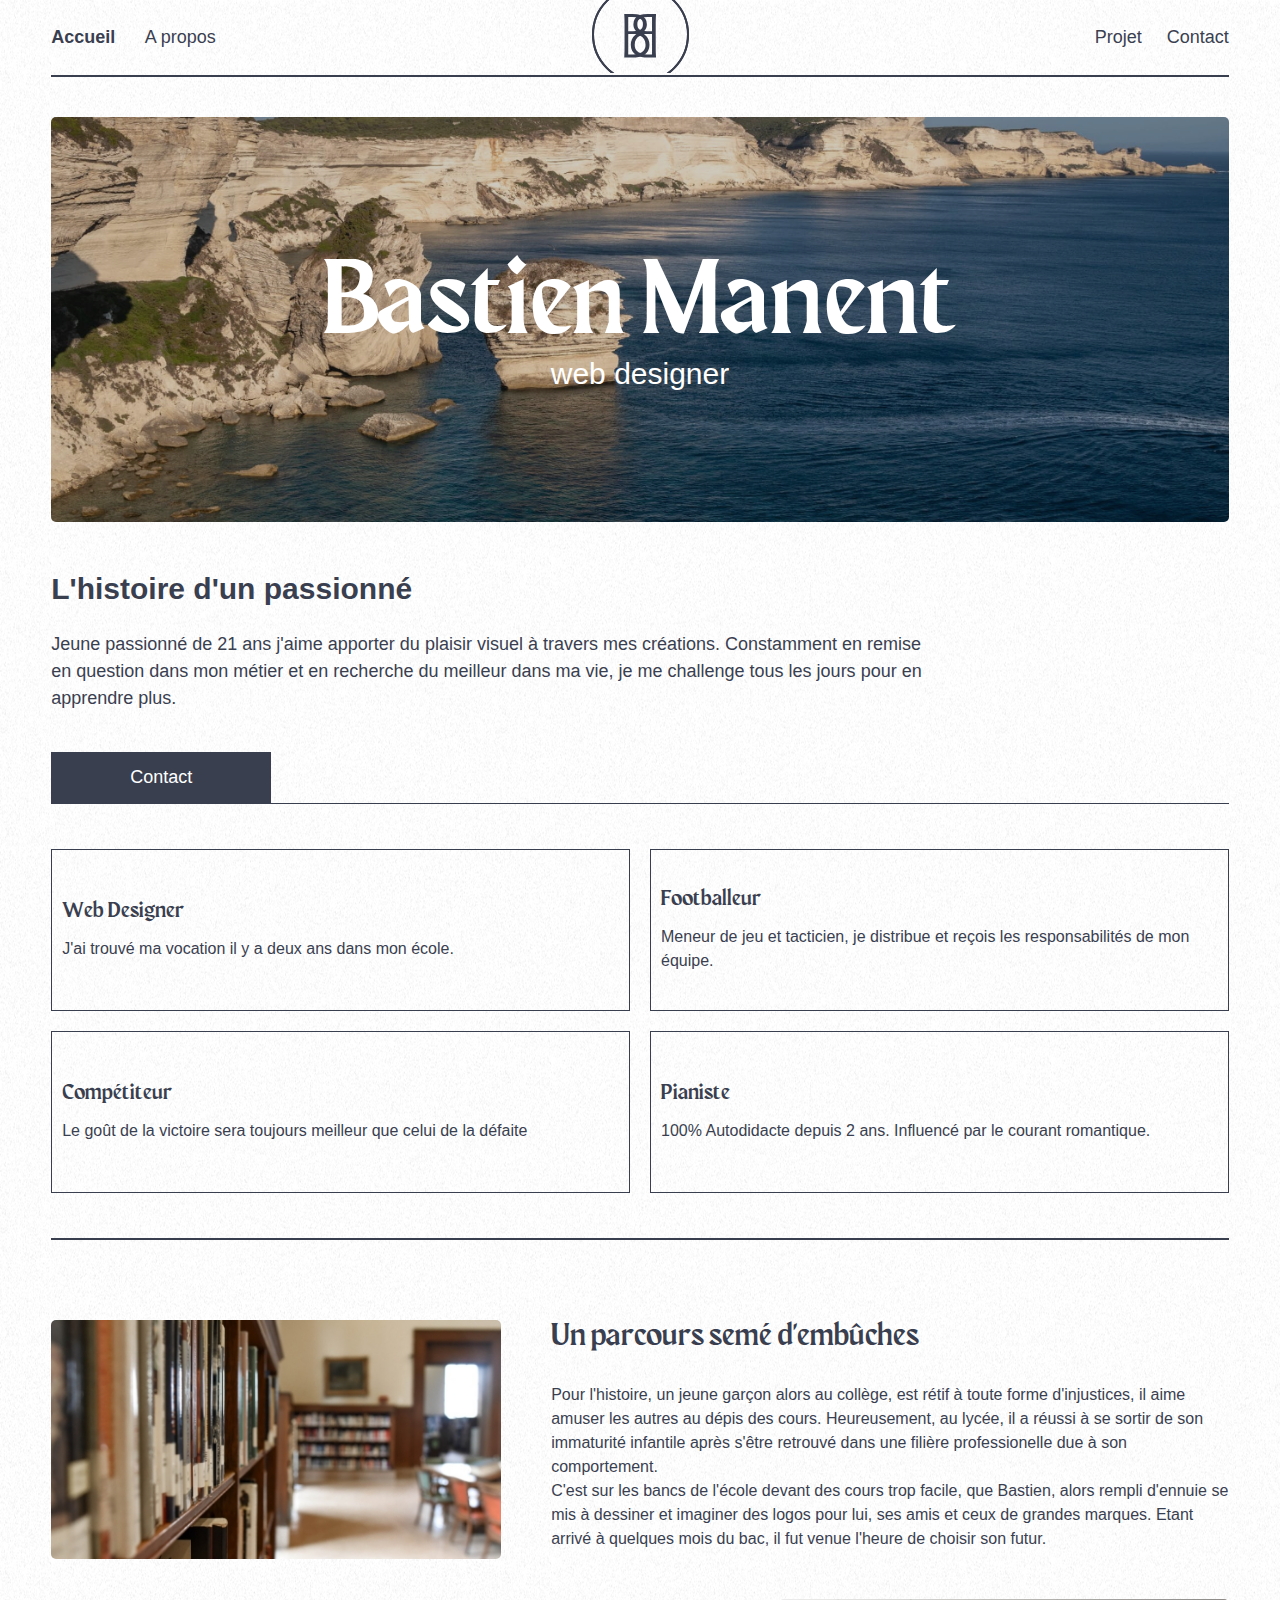
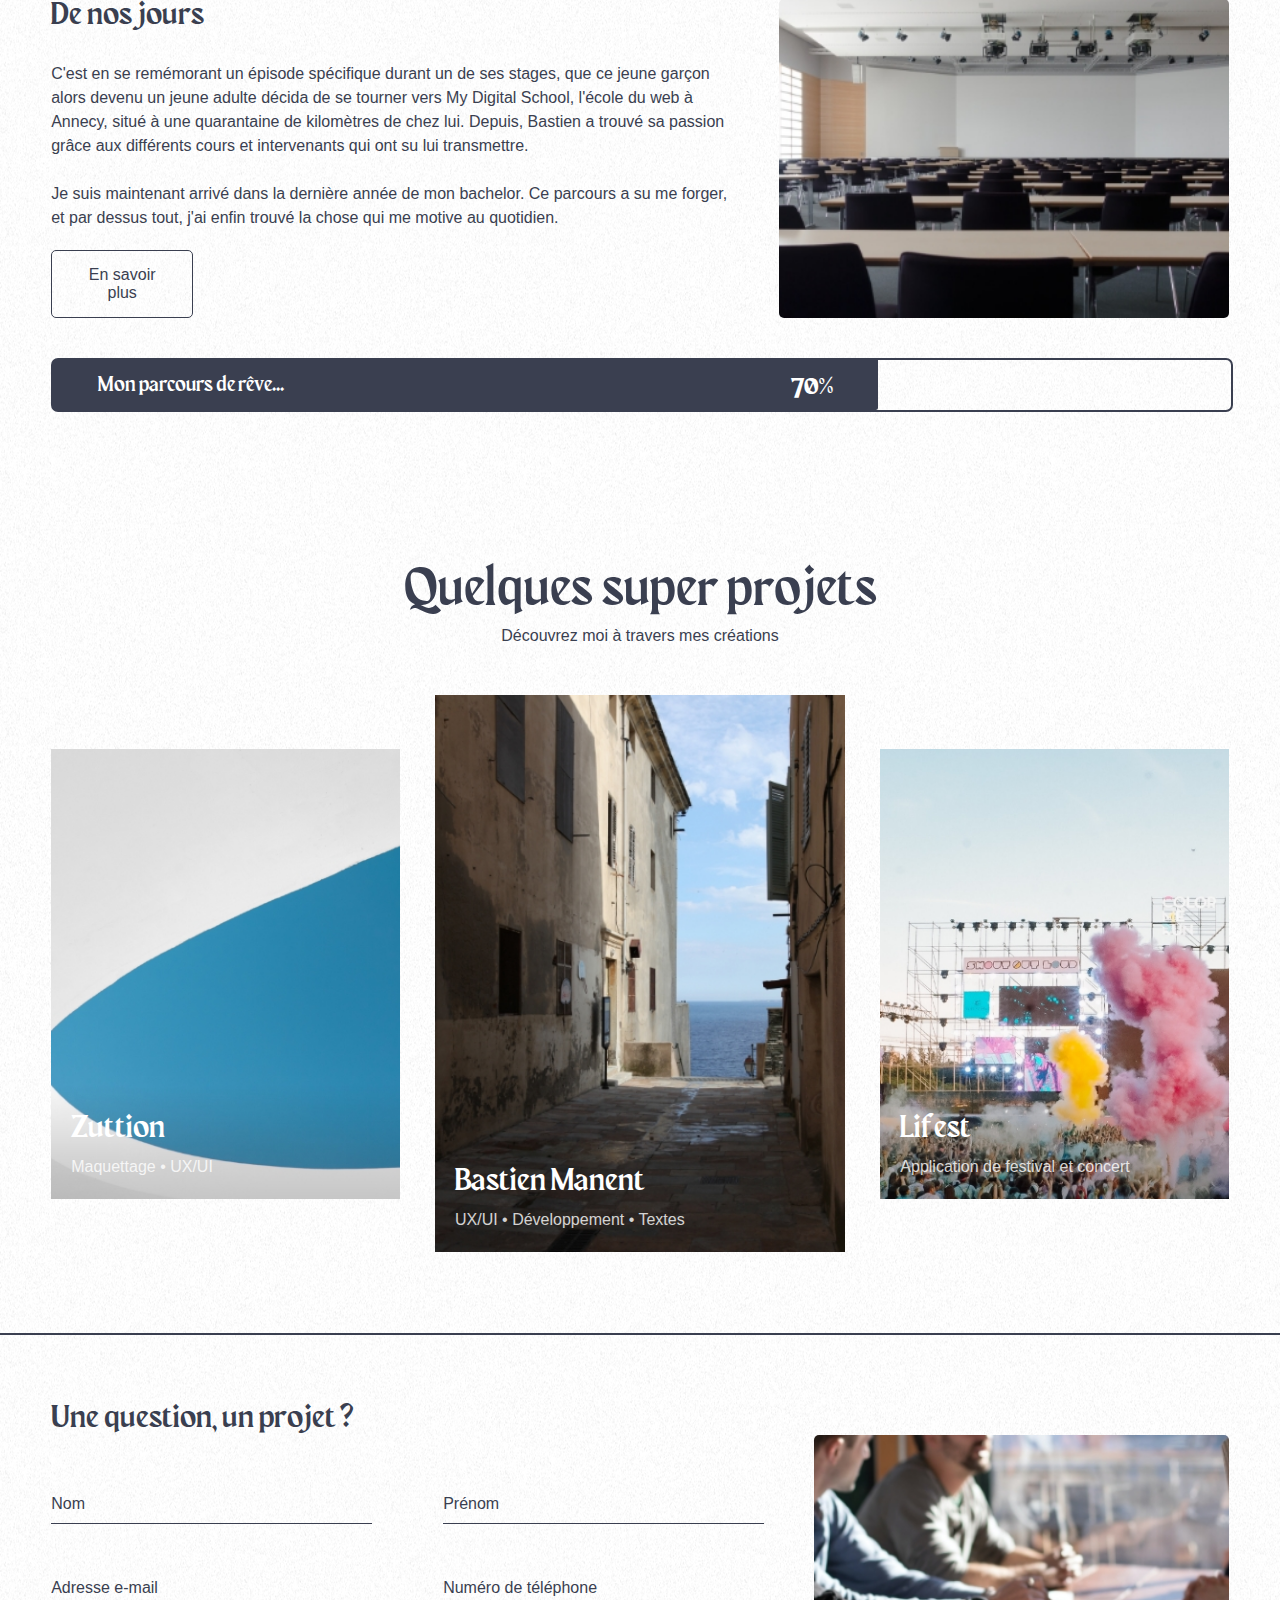
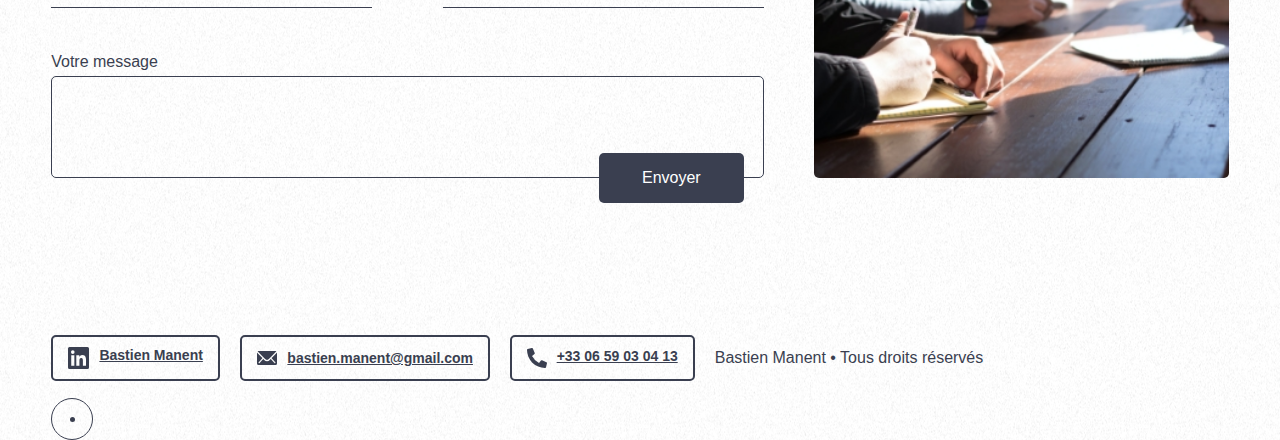
==== commit 42d88bd5: "Add files via upload" ====
--- a/index.html
+++ b/index.html
@@ -18,15 +18,15 @@
         <div class="links-pages">
             <ul>
                 <li>
-                    <a class="dn" href="./index.html">Accueil</a>
-                    <a href="./about.html">A propos</a>
+                    <a class="dn underline active" href="./index.html">Accueil</a>
+                    <a class="underline" href="./about.html">A propos</a>
                 </li>
             </ul>
         </div>
         <a href="/index.html" class="center"><img src="./images/logo.svg" alt=""></a>
         <div class="contact">
-            <a href="./projet.html">Projet</a>
-            <a class="no-margin" href="#contact">Contact</a>
+            <a class="underline" href="./projet.html">Projet</a>
+            <a class="no-margin underline" href="#contact">Contact</a>
         </div>
     </nav>
 
--- a/main.css
+++ b/main.css
@@ -28,6 +28,50 @@
 
 html::-webkit-scrollbar-track {
   background: rgba(255, 255, 255, 0);
+}
+
+.underline {
+  position: relative;
+}
+
+.underline::after {
+  content: '';
+  position: absolute;
+  width: 100%;
+  -webkit-transform: scaleX(0);
+          transform: scaleX(0);
+  height: 2px;
+  bottom: 0;
+  left: 0;
+  background-color: #3A3F50;
+  -webkit-transform-origin: bottom right;
+          transform-origin: bottom right;
+  -webkit-transition: -webkit-transform 0.25s ease-out;
+  transition: -webkit-transform 0.25s ease-out;
+  transition: transform 0.25s ease-out;
+  transition: transform 0.25s ease-out, -webkit-transform 0.25s ease-out;
+}
+
+.underline:hover:hover:after {
+  -webkit-transform: scaleX(1);
+          transform: scaleX(1);
+  -webkit-transform-origin: bottom left;
+          transform-origin: bottom left;
+}
+
+img {
+  pointer-events: none;
+  -webkit-user-select: none;
+     -moz-user-select: none;
+      -ms-user-select: none;
+          user-select: none;
+}
+
+a {
+  -webkit-user-select: none;
+     -moz-user-select: none;
+      -ms-user-select: none;
+          user-select: none;
 }
 
 .button {
@@ -121,7 +165,7 @@
 
 nav a {
   font-size: 18px;
-  font-weight: bold;
+  font-weight: 400;
   margin-right: 25px;
 }
 
@@ -144,6 +188,10 @@
   -webkit-box-pack: end;
       -ms-flex-pack: end;
           justify-content: flex-end;
+}
+
+nav .active {
+  font-weight: bold !important;
 }
 
 main {
--- a/responsive.css
+++ b/responsive.css
@@ -411,10 +411,25 @@
   main .title {
     margin-bottom: 25px;
   }
+  main .title h2 {
+    font-size: 24px;
+  }
   main .fold-container .resume a {
     margin-top: 20px;
     width: 100%;
     padding: 15px 0;
+  }
+  main .fold-container .skill-container {
+    display: -ms-grid;
+    display: grid;
+    -ms-grid-columns: (1fr)[1];
+        grid-template-columns: repeat(1, 1fr);
+    -ms-grid-rows: 1fr;
+        grid-template-rows: 1fr;
+    gap: 30px;
+  }
+  main .fold-container .skill-container .skill {
+    border-radius: 5px;
   }
   #second-part .article-container .article {
     -webkit-box-orient: vertical;
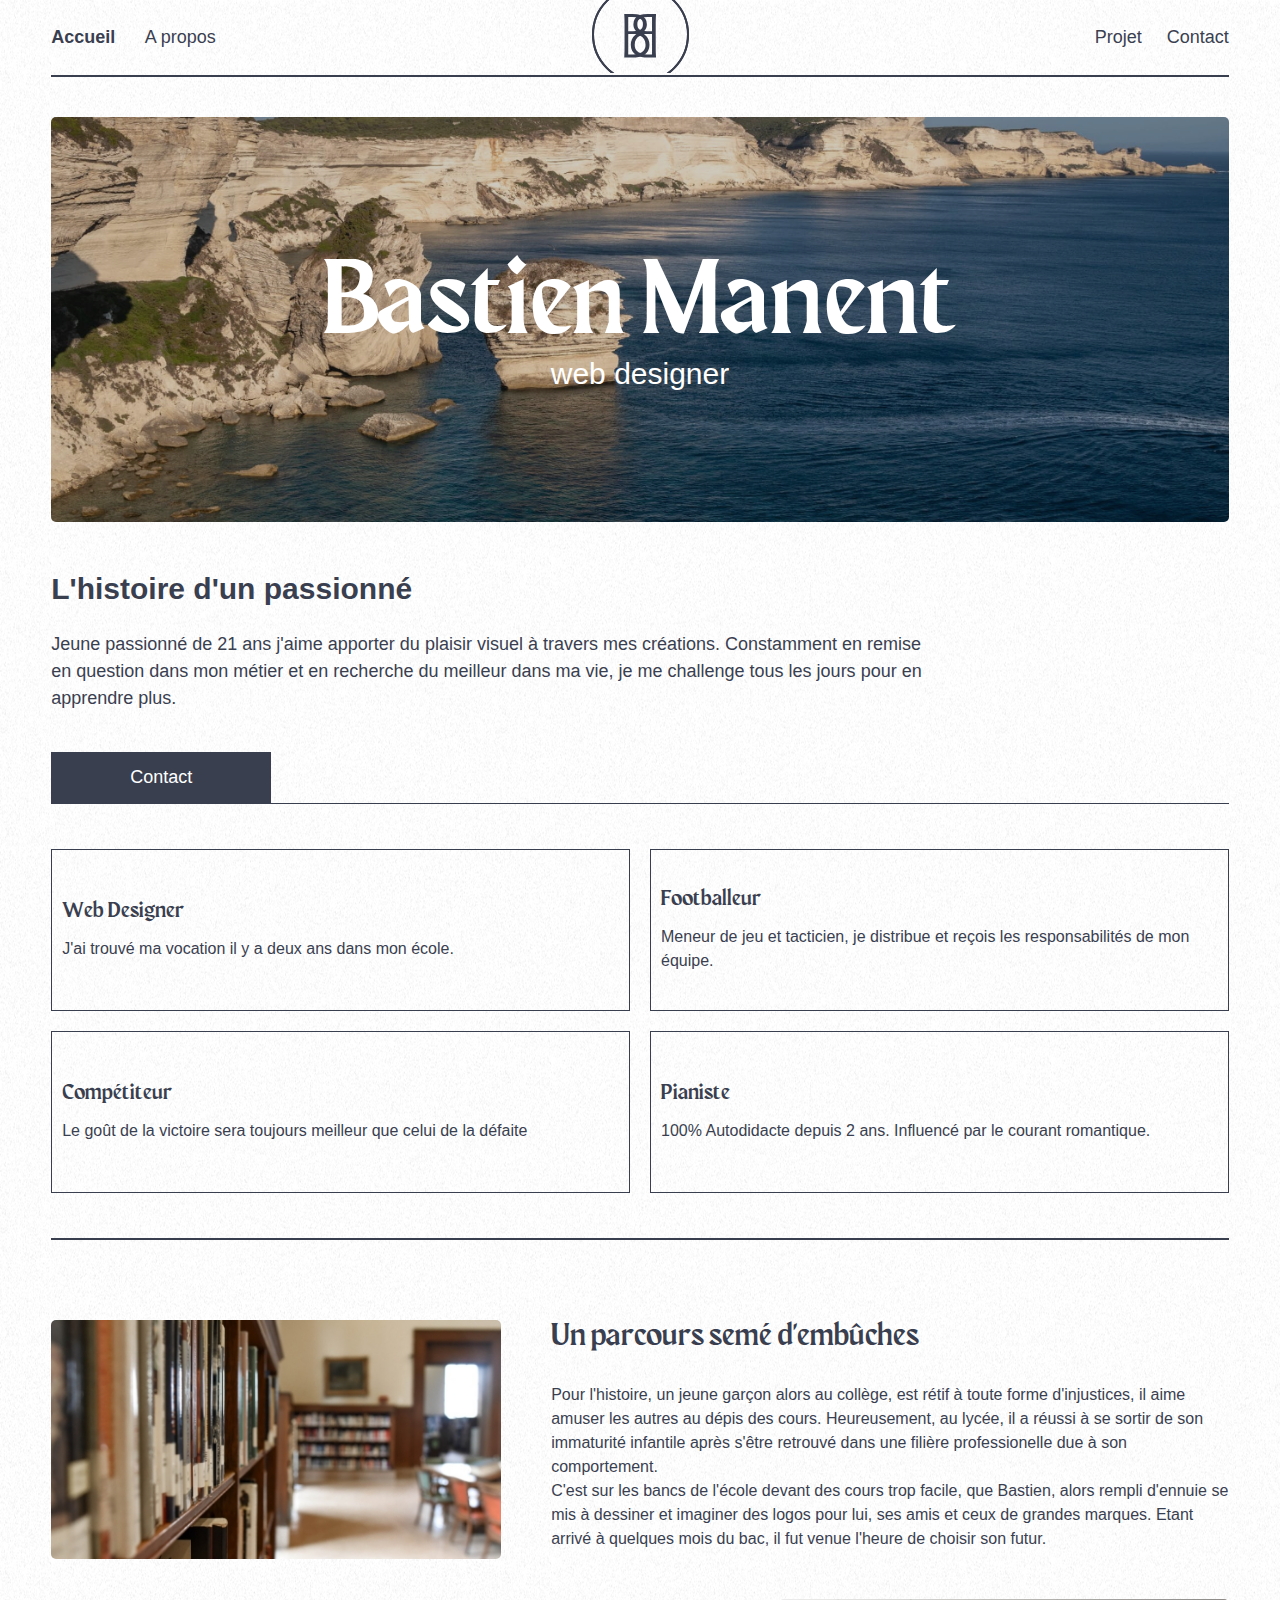
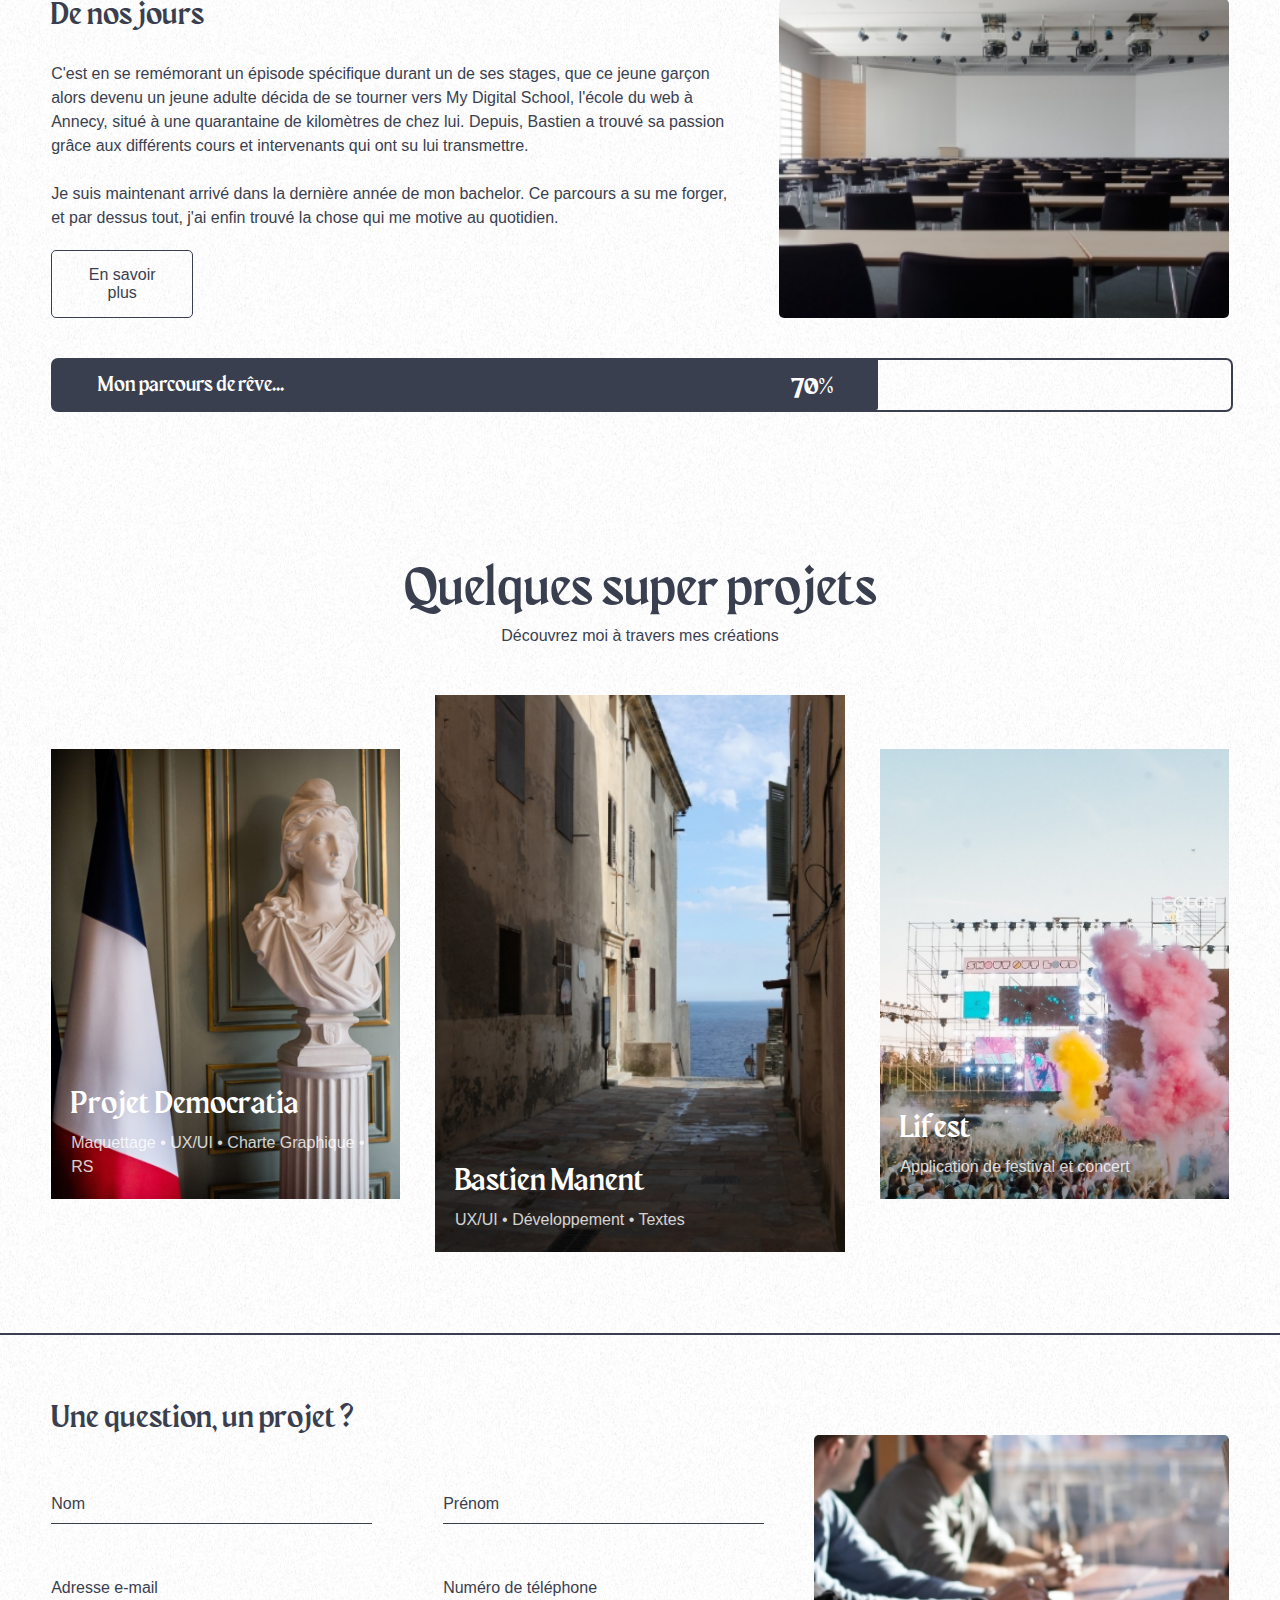
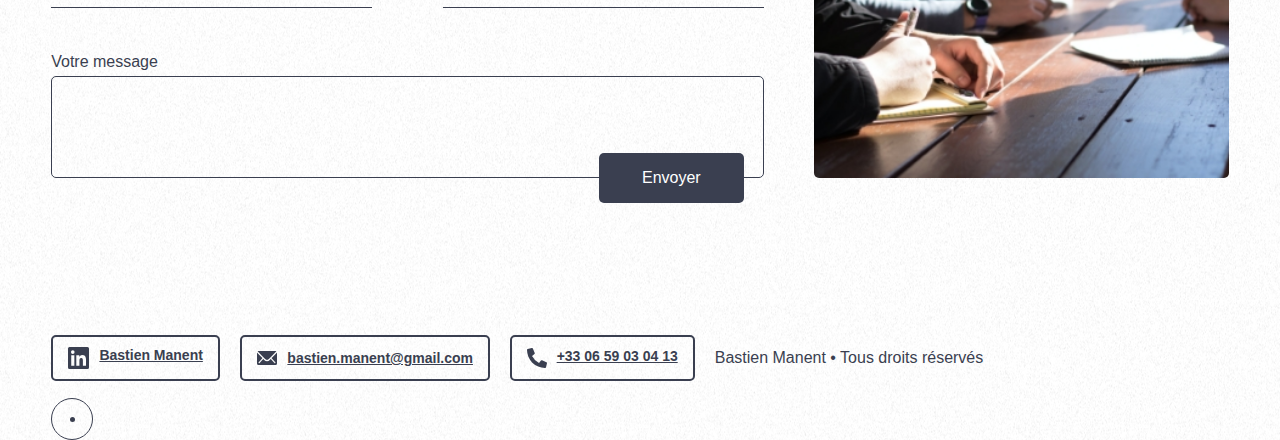
==== commit 84c69180: "Add files via upload" ====
--- a/index.html
+++ b/index.html
@@ -117,18 +117,18 @@
         <h4>Découvrez moi à travers mes créations</h4>
 
         <div class="project-container">
-            <div class="project first">
-                <div class="text">
-                    <h3>Zuttion</h3>
-                    <p>Maquettage • UX/UI</p>
-                </div>
-            </div>
-            <div class="project new">
+            <a href="./projet-democratia.html" class="project first">
+                <div class="text">
+                    <h3>Projet Democratia</h3>
+                    <p>Maquettage • UX/UI • Charte Graphique • RS</p>
+                </div>
+            </a>
+            <a href="./projet.html" class="project new">
                 <div class="text">
                     <h3>Bastien Manent</h3>
                     <p>UX/UI • Développement • Textes </p>
                 </div>
-            </div>
+            </a>
             <div class="project third">
                 <div class="text">
                     <h3>Lifest</h3>
--- a/main.css
+++ b/main.css
@@ -526,7 +526,7 @@
 }
 
 #third-part .project-container .first {
-  background-image: url("./images/zuttion.jpg");
+  background-image: url("./images/projet-democratia.jpg");
 }
 
 #third-part .project-container .new {
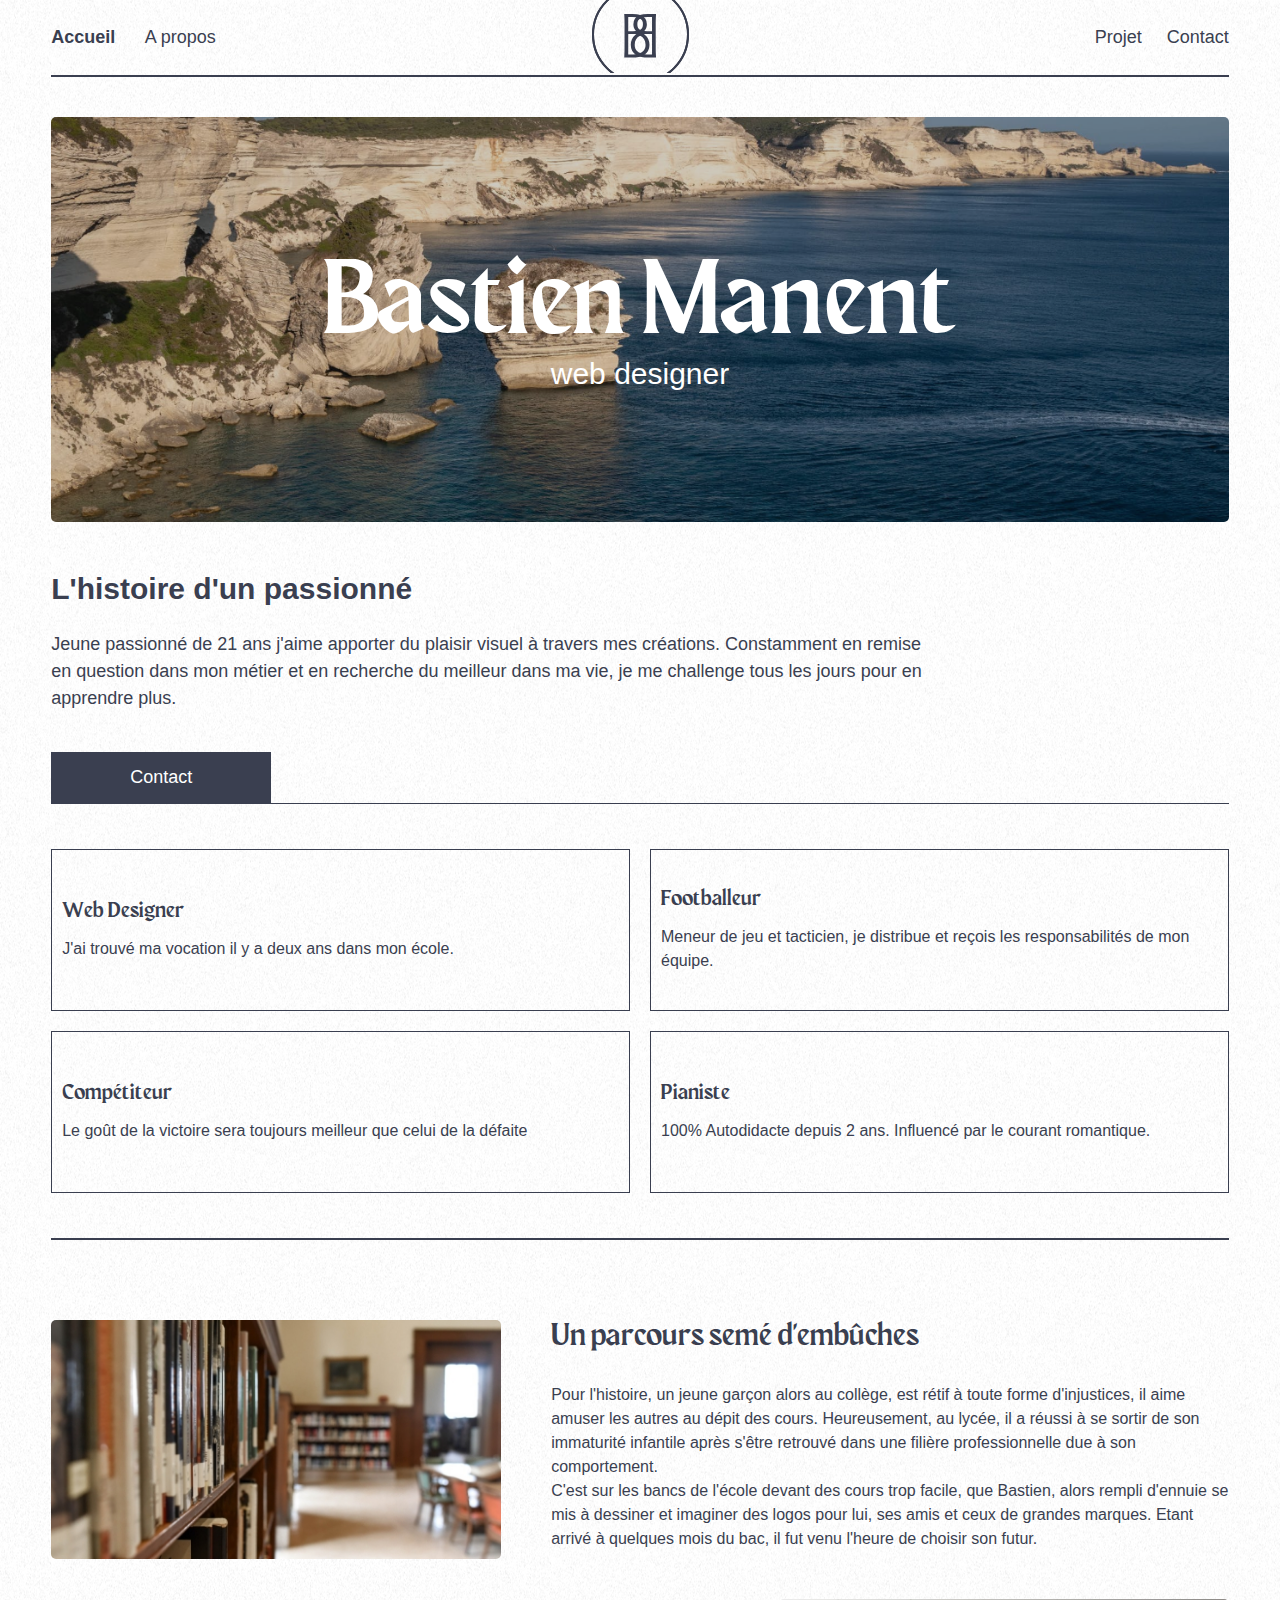
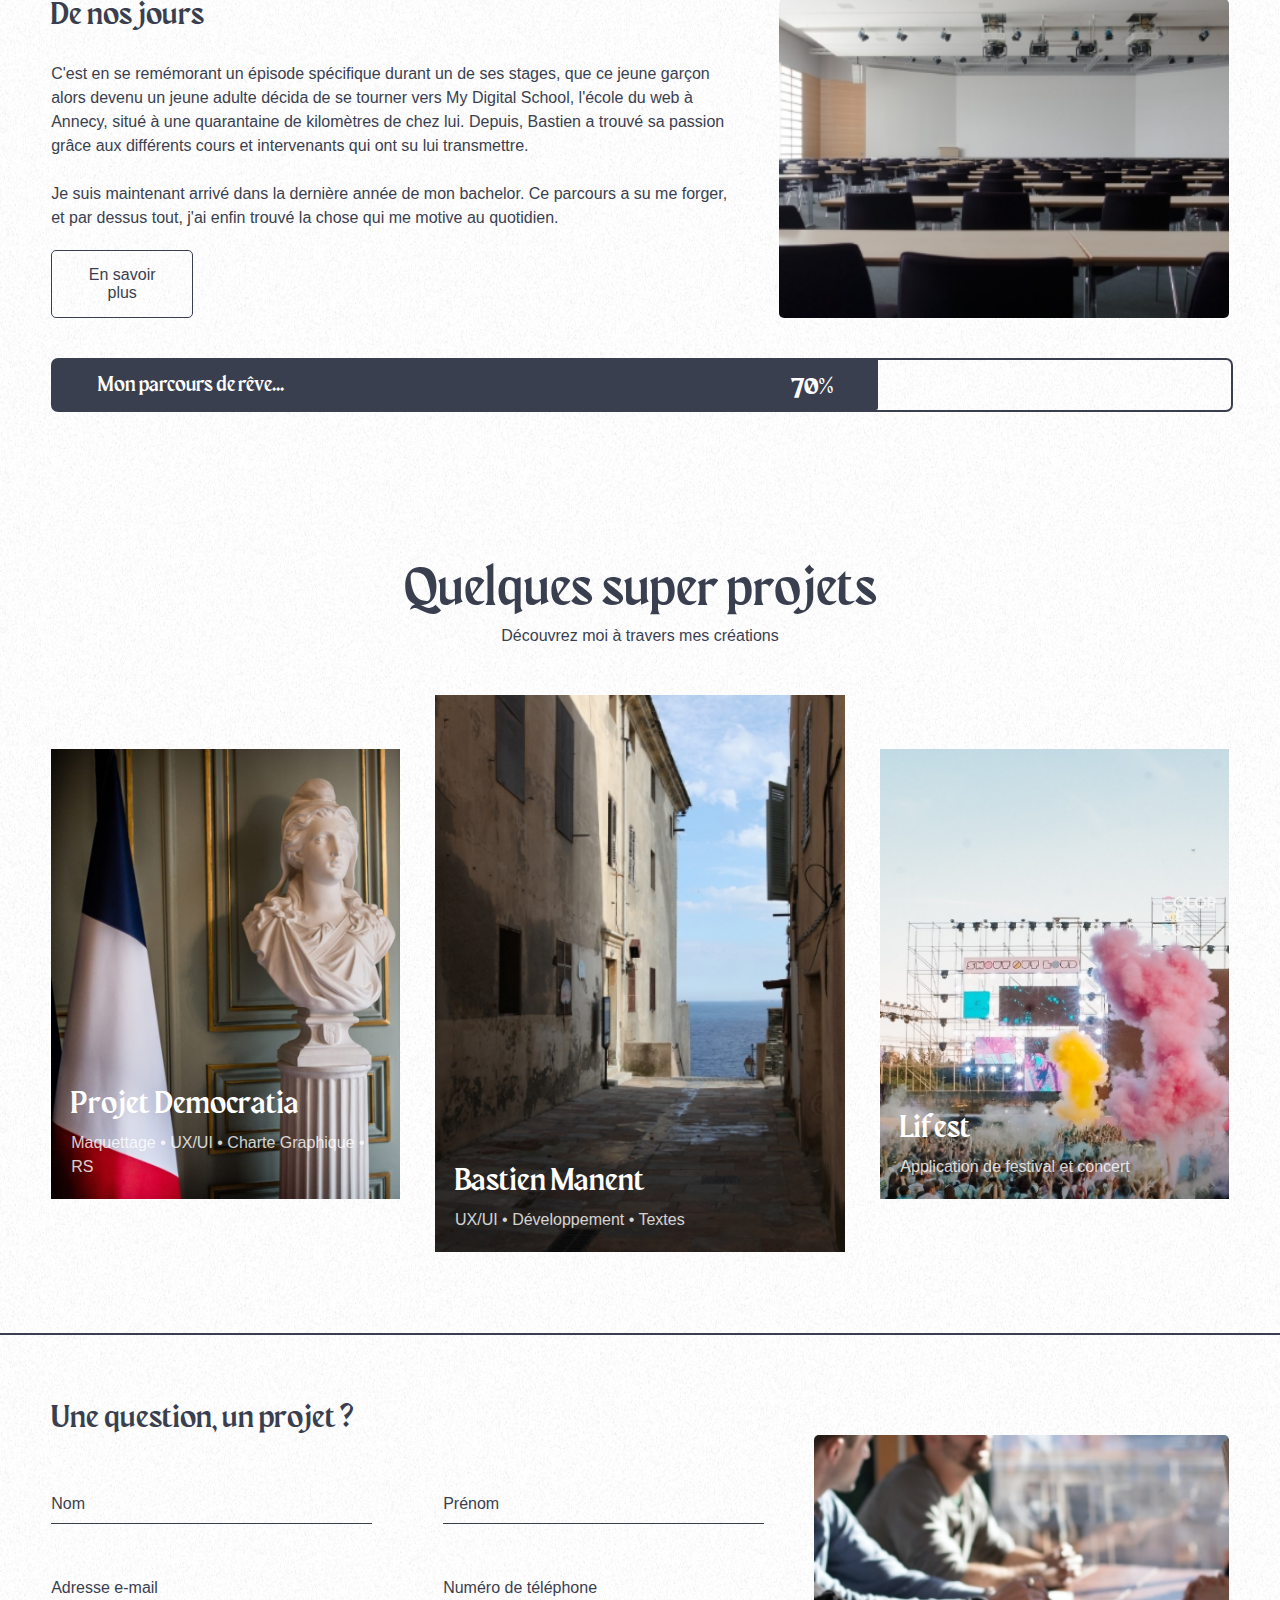
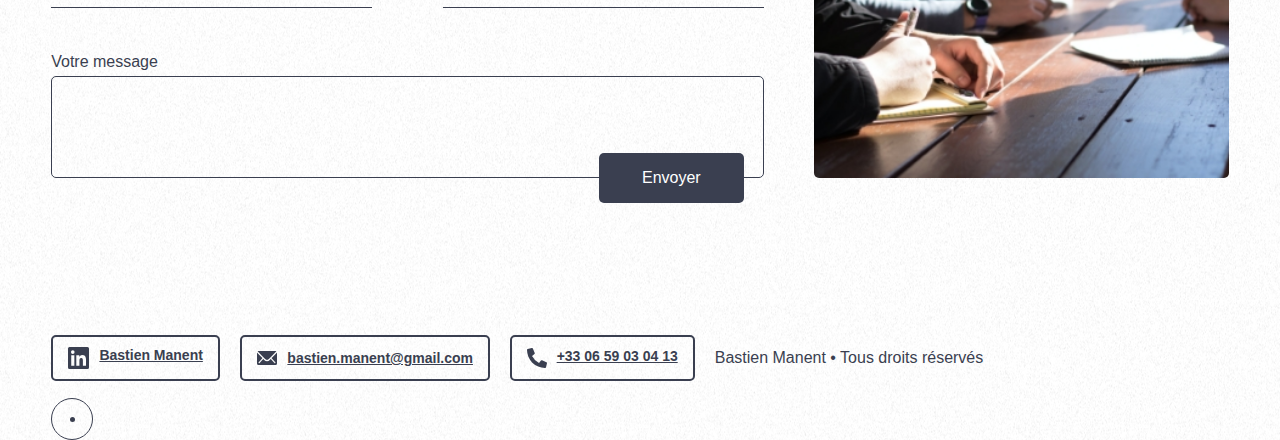
==== commit 7c093dd1: "Add files via upload" ====
--- a/index.html
+++ b/index.html
@@ -25,7 +25,7 @@
         </div>
         <a href="/index.html" class="center"><img src="./images/logo.svg" alt=""></a>
         <div class="contact">
-            <a class="underline" href="./projet.html">Projet</a>
+            <a class="underline" href="#third-part">Projet</a>
             <a class="no-margin underline" href="#contact">Contact</a>
         </div>
     </nav>
@@ -75,13 +75,13 @@
                 <div class="text">
                     <h3>Un parcours semé d'embûches </h3>
                     <p>Pour l'histoire, un jeune garçon alors au collège, est rétif à toute forme d'injustices,
-                        il aime amuser les autres au dépis des cours. Heureusement, au lycée, il a réussi à se sortir de
+                        il aime amuser les autres au dépit des cours. Heureusement, au lycée, il a réussi à se sortir de
                         son immaturité infantile
-                        après s'être retrouvé dans une filière professionelle due à son comportement. <br>
+                        après s'être retrouvé dans une filière professionnelle due à son comportement. <br>
                         C'est sur les bancs de l'école devant des cours trop facile, que Bastien, alors rempli d'ennuie
                         se mis à dessiner et imaginer des logos
                         pour lui, ses amis et ceux de grandes marques.
-                        Etant arrivé à quelques mois du bac, il fut venue l'heure de choisir son futur.
+                        Etant arrivé à quelques mois du bac, il fut venu l'heure de choisir son futur.
                     </p>
                 </div>
             </div>
@@ -129,12 +129,12 @@
                     <p>UX/UI • Développement • Textes </p>
                 </div>
             </a>
-            <div class="project third">
+            <a href="./lifest.html" class="project third">
                 <div class="text">
                     <h3>Lifest</h3>
                     <p>Application de festival et concert</p>
                 </div>
-            </div>
+            </a>
         </div>
     </section>
 
